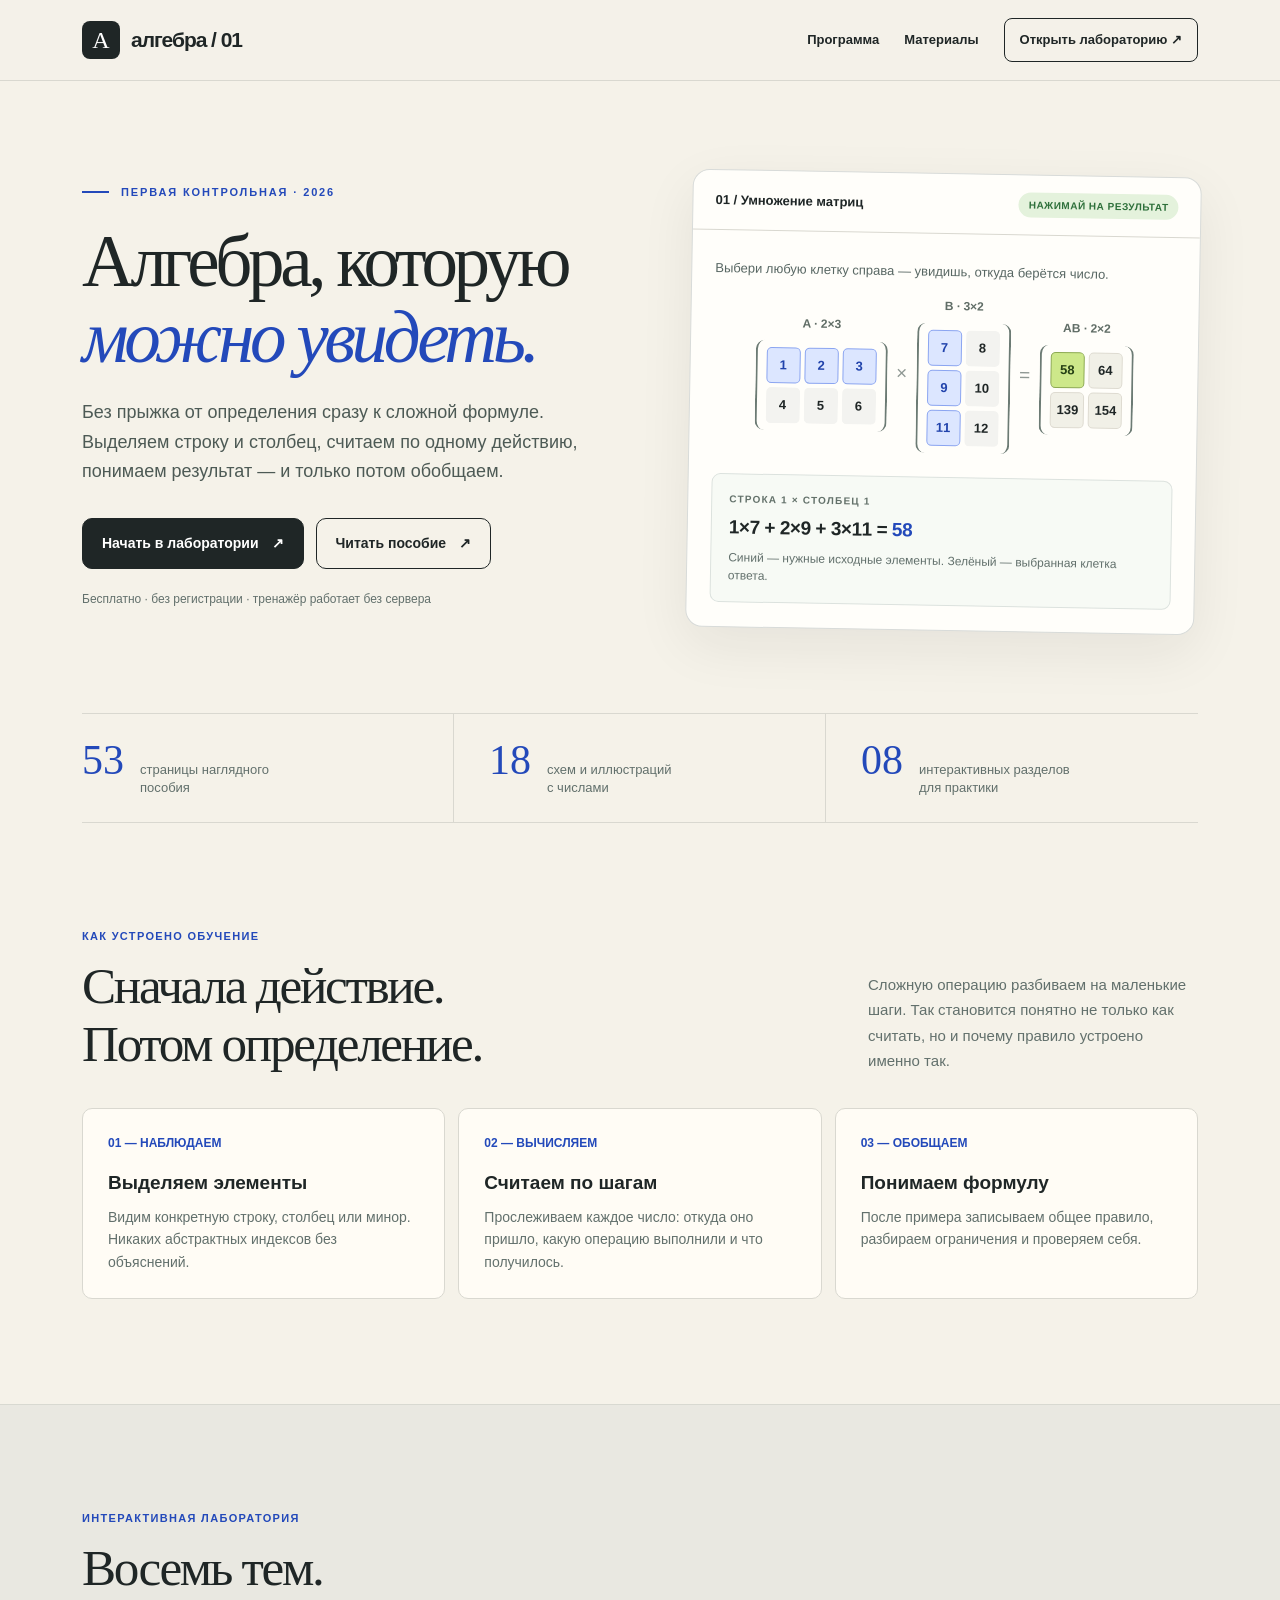
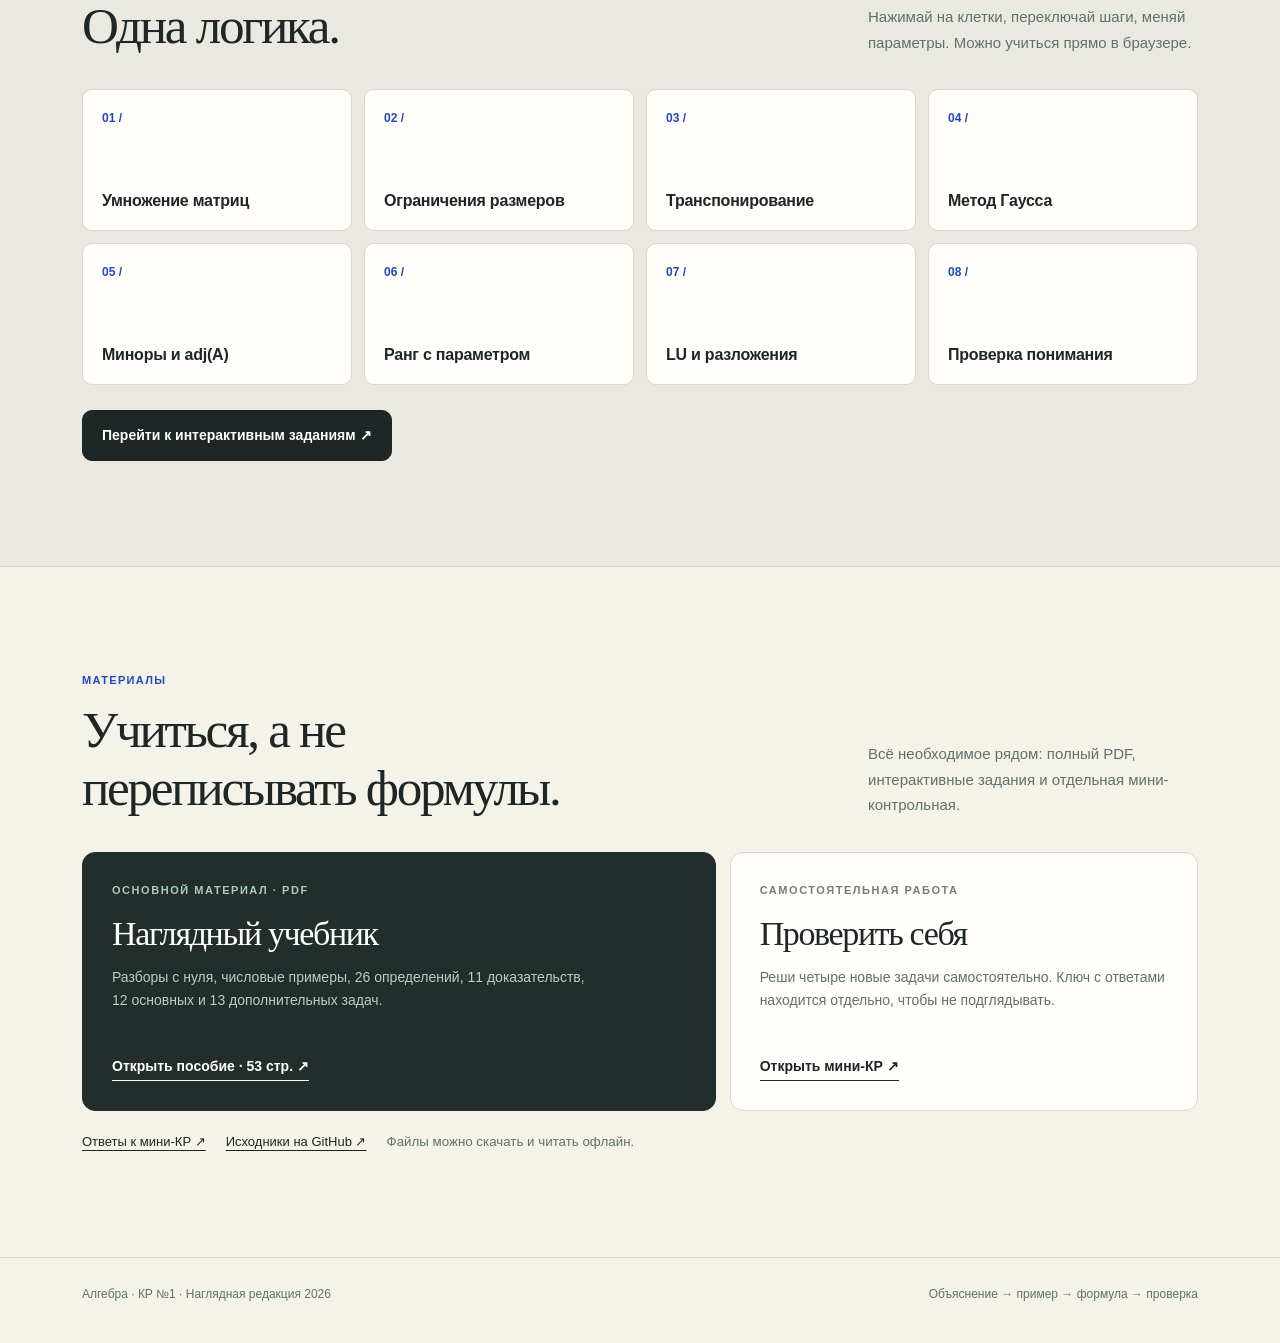
==== index.html @ 0c2ca612 "Publish visual algebra guide and interactive matrix lab" ====
<!doctype html>
<html lang="ru">
<head>
  <meta charset="utf-8">
  <meta name="viewport" content="width=device-width, initial-scale=1">
  <meta name="theme-color" content="#f5f2e9">
  <meta name="description" content="Наглядное пособие по линейной алгебре для первой контрольной: матрицы, умножение, транспонирование, Гаусс, миноры, adj, ранг и разложения. Интерактивные примеры и PDF.">
  <title>Алгебра наглядно — КР №1 · 2026</title>
  <link rel="icon" href="./favicon.svg" type="image/svg+xml">
  <style>
    :root{--paper:#f5f2e9;--white:#fffefa;--ink:#1f2626;--muted:#62706c;--blue:#2349ba;--blue-fade:#e4eaff;--line:#d9d8d0;--lime:#cde88a;--shadow:0 18px 55px rgba(28,33,35,.07)}
    *{box-sizing:border-box}html{scroll-behavior:smooth}body{margin:0;background:var(--paper);color:var(--ink);font-family:Inter,-apple-system,BlinkMacSystemFont,"Segoe UI",Arial,sans-serif;line-height:1.5;-webkit-font-smoothing:antialiased}
    a{color:inherit}button,a{touch-action:manipulation}button:focus-visible,a:focus-visible{outline:3px solid #f6ac43;outline-offset:4px}
    .wrap{max-width:1180px;margin:0 auto;padding:0 32px}
    header{border-bottom:1px solid var(--line);background:rgba(245,242,233,.94)}
    .top{display:flex;align-items:center;justify-content:space-between;min-height:80px;gap:20px}
    .brand{display:flex;align-items:center;gap:11px;text-decoration:none;font-weight:800;letter-spacing:-.05em;font-size:21px}
    .mark{background:var(--ink);color:white;width:38px;height:38px;display:grid;place-items:center;border-radius:8px;font-family:Georgia,serif;font-size:24px;letter-spacing:0;font-weight:400}
    .top nav{display:flex;gap:25px;align-items:center;font-size:13px;font-weight:650}
    .top nav a{text-decoration:none}.top nav a:hover{text-decoration:underline;text-underline-offset:5px}.top nav .nav-cta{padding:11px 15px;border:1px solid var(--ink);border-radius:8px}
    .hero{padding:92px 0 82px;display:grid;grid-template-columns:minmax(0,1.04fr) minmax(350px,.96fr);align-items:center;gap:55px}
    .eyebrow{font-size:11px;letter-spacing:.17em;text-transform:uppercase;font-weight:800;color:var(--blue);display:flex;align-items:center;gap:12px}.eyebrow:before{content:"";width:27px;height:2px;background:var(--blue)}
    h1,h2,h3,p{margin-top:0}
    h1{font-family:Georgia,"Times New Roman",serif;font-size:clamp(49px,5.7vw,81px);line-height:1.04;letter-spacing:-.059em;margin:24px 0 22px;font-weight:500;max-width:720px}
    .stroke{color:var(--blue);font-style:italic}.hero-desc{max-width:540px;font-size:18px;color:#4d5a55;line-height:1.65;margin-bottom:31px}
    .actions{display:flex;flex-wrap:wrap;gap:12px}
    .button{display:inline-flex;align-items:center;justify-content:center;gap:13px;padding:14px 19px;border-radius:10px;text-decoration:none;font-weight:750;font-size:14px;border:1px solid var(--ink);transition:transform .15s,background .15s}
    .button:hover{transform:translateY(-2px)}.button.primary{background:var(--ink);color:white}.button.secondary{background:transparent}.button.secondary:hover{background:white}
    .smallprint{color:var(--muted);font-size:12px;margin-top:21px}
    .showcase{background:var(--white);border:1px solid #d8dbd9;box-shadow:var(--shadow);border-radius:17px;overflow:hidden;transform:rotate(1deg)}
    .showcase-head{border-bottom:1px solid var(--line);display:flex;align-items:center;justify-content:space-between;padding:17px 22px;gap:10px}
    .window-title{font-weight:750;font-size:13px}.live{background:#e4f2dc;border-radius:60px;padding:5px 10px;font-size:10px;font-weight:800;color:#2e703b;letter-spacing:.05em}
    .showcase-body{padding:28px 23px 24px}.demo-caption{font-size:13px;color:#586763;margin-bottom:15px}.calc-row{display:flex;align-items:center;justify-content:center;gap:9px;flex-wrap:nowrap}
    .matrix-container{min-width:0}.mat-name{font-weight:750;font-size:12px;color:#606d66;margin-bottom:8px;text-align:center}
    .matrix{display:grid;gap:4px;padding:7px 9px;border-left:2px solid #6c7b74;border-right:2px solid #6c7b74;border-radius:9px}
    .matrix.a{grid-template-columns:repeat(3,34px)}.matrix.b,.matrix.c{grid-template-columns:repeat(2,34px)}
    .cell{border:1px solid transparent;min-width:34px;height:36px;border-radius:5px;background:#f3f3f0;color:var(--ink);font-size:13px;font-weight:700;line-height:1;display:grid;place-items:center}
    .cell.selected{background:#dce6ff;color:#2143ac;border-color:#8ba5f1}.matrix.c button.cell{cursor:pointer;background:#f1f0e7;border-color:#dedbd1}.matrix.c button.cell:hover{border-color:#4868cd}.matrix.c button.cell.selected{background:var(--lime);color:#254014;border-color:#8daa53}
    .times{font-size:19px;color:#8f9893;font-weight:400}
    .equation-box{border:1px solid #dce2de;border-radius:9px;background:#f7faf5;padding:17px;margin-top:24px}
    .equation-label{text-transform:uppercase;font-size:10px;letter-spacing:.12em;font-weight:800;color:#63716a;margin-bottom:7px}
    .equation{font-size:19px;letter-spacing:-.025em;font-weight:750;overflow-wrap:anywhere}
    .equation strong{color:var(--blue)}.equation-note{font-size:12px;color:var(--muted);margin-top:7px}
    .facts{display:grid;grid-template-columns:repeat(3,1fr);border-top:1px solid var(--line);border-bottom:1px solid var(--line)}
    .fact{padding:25px 36px 25px 0;display:flex;align-items:baseline;gap:16px;min-width:0}.fact:not(:last-child){border-right:1px solid var(--line)}.fact:not(:first-child){padding-left:35px}
    .fact .number{font-family:Georgia,serif;font-size:42px;line-height:1;color:var(--blue)}.fact .description{font-size:13px;color:var(--muted);line-height:1.4}
    .section{padding:105px 0}.section-head{display:flex;align-items:end;justify-content:space-between;gap:35px;margin-bottom:34px}
    .section-tag{font-size:11px;letter-spacing:.12em;text-transform:uppercase;color:var(--blue);font-weight:800;margin-bottom:12px}
    h2{font-family:Georgia,"Times New Roman",serif;font-size:clamp(35px,4vw,54px);letter-spacing:-.045em;font-weight:500;line-height:1.14;margin-bottom:0}
    .section-head p{max-width:330px;color:var(--muted);font-size:15px;margin:0;line-height:1.7}
    .steps{display:grid;grid-template-columns:repeat(3,1fr);gap:13px}
    .step{background:#fffcf5;border:1px solid var(--line);border-radius:10px;padding:25px;min-height:185px}
    .step .n{color:var(--blue);font-size:12px;font-weight:900;margin-bottom:17px}.step h3{font-size:19px;margin-bottom:9px}.step p{color:var(--muted);font-size:14px;line-height:1.6;margin:0}
    .lesson-area{background:#e9e8e1;border-block:1px solid #d8d9d1}
    .curriculum{display:grid;grid-template-columns:repeat(4,1fr);gap:12px;margin-top:34px}
    .topic{background:var(--white);border:1px solid var(--line);border-radius:10px;padding:19px;min-height:142px;display:flex;flex-direction:column;justify-content:space-between}
    .topic .id{font-size:12px;color:var(--blue);font-weight:800}.topic h3{font-size:16px;margin:20px 0 0;line-height:1.34;letter-spacing:-.015em}
    .resource-grid{display:grid;grid-template-columns:1.15fr .85fr;gap:14px;margin-top:32px}
    .resource{border:1px solid var(--line);background:var(--white);border-radius:13px;padding:29px;display:flex;flex-direction:column;align-items:start;min-height:259px}
    .resource.dark{background:#232d2b;border-color:#232d2b;color:white}
    .resource-label{font-size:11px;letter-spacing:.14em;font-weight:800;text-transform:uppercase;color:#74806f}.resource.dark .resource-label{color:#adcaba}
    .resource h3{font-family:Georgia,serif;font-size:34px;font-weight:500;letter-spacing:-.04em;line-height:1.13;margin:17px 0 12px}
    .resource p{color:var(--muted);font-size:14px;max-width:480px;line-height:1.66}.resource.dark p{color:#b9ccc6}
    .resource a{margin-top:auto;font-weight:800;text-decoration:none;font-size:14px;border-bottom:1px solid currentColor;padding-bottom:3px}
    .resource a:hover{color:#5279ed}.resource.dark a:hover{color:var(--lime)}
    .file-row{display:flex;flex-wrap:wrap;align-items:center;gap:20px;margin-top:21px}
    .file-row a{font-size:13px;text-underline-offset:4px}.file-row small{color:var(--muted)}
    footer{border-top:1px solid var(--line);padding:27px 0 40px}.foot{display:flex;justify-content:space-between;flex-wrap:wrap;gap:15px;font-size:12px;color:var(--muted)}
    @media(max-width:1050px){.hero{gap:25px}.matrix.a{grid-template-columns:repeat(3,28px)}.matrix.b,.matrix.c{grid-template-columns:repeat(2,28px)}.cell{min-width:28px;height:34px}.showcase-body{padding:24px 12px}.calc-row{gap:6px}}
    @media(max-width:840px){.hero{grid-template-columns:1fr;padding:64px 0 54px}.showcase{max-width:550px;transform:none}.section{padding:72px 0}.curriculum{grid-template-columns:repeat(2,1fr)}.facts{grid-template-columns:repeat(3,1fr)}.fact{display:block;padding:22px 16px}.fact:not(:first-child){padding-left:16px}.fact .description{display:block;margin-top:5px}.steps{grid-template-columns:1fr}.step{min-height:auto}.section-head{display:block}.section-head p{max-width:600px;margin-top:19px}}
    @media(max-width:550px){.wrap{padding:0 19px}.top{min-height:70px}.brand{font-size:18px}.top nav{gap:12px}.top nav a:first-child{display:none}.top nav .nav-cta{padding:9px 10px;font-size:12px}h1{font-size:49px}.hero-desc{font-size:16px}.actions .button{width:100%}.showcase-body{padding:20px 8px}.showcase-head{padding:14px}.calc-row{gap:4px}.matrix{padding:5px;gap:3px}.matrix.a{grid-template-columns:repeat(3,27px)}.matrix.b,.matrix.c{grid-template-columns:repeat(2,27px)}.cell{min-width:27px;height:33px;font-size:12px}.times{font-size:15px}.equation-box{margin-inline:6px}.fact .number{font-size:32px}.fact .description{font-size:11px}.curriculum{gap:8px}.topic{padding:16px;min-height:120px}.topic h3{font-size:14px}.resource-grid{grid-template-columns:1fr}.resource{min-height:240px}.resource h3{font-size:30px}}
    @media(prefers-reduced-motion:reduce){html{scroll-behavior:auto}.button{transition:none}}
  </style>
</head>
<body>
  <header>
    <div class="wrap top">
      <a href="./" class="brand" aria-label="Алгебра наглядно, главная"><span class="mark">A</span><span>алгебра / 01</span></a>
      <nav aria-label="Основная навигация">
        <a href="#program">Программа</a>
        <a href="#materials">Материалы</a>
        <a class="nav-cta" href="./lab.html">Открыть лабораторию ↗</a>
      </nav>
    </div>
  </header>
  <main>
    <div class="wrap">
      <section class="hero" aria-labelledby="hero-title">
        <div>
          <div class="eyebrow">Первая контрольная · 2026</div>
          <h1 id="hero-title">Алгебра, которую <span class="stroke">можно увидеть.</span></h1>
          <p class="hero-desc">Без прыжка от определения сразу к сложной формуле. Выделяем строку и столбец, считаем по одному действию, понимаем результат — и только потом обобщаем.</p>
          <div class="actions">
            <a class="button primary" href="./lab.html">Начать в лаборатории <span aria-hidden="true">↗</span></a>
            <a class="button secondary" href="./assets/Algebra_KR1_2026_VISUAL.pdf" target="_blank" rel="noopener">Читать пособие <span aria-hidden="true">↗</span></a>
          </div>
          <p class="smallprint">Бесплатно · без регистрации · тренажёр работает без сервера</p>
        </div>
        <div class="showcase" aria-label="Интерактивный пример умножения двух матриц">
          <div class="showcase-head"><span class="window-title">01 / Умножение матриц</span><span class="live">НАЖИМАЙ НА РЕЗУЛЬТАТ</span></div>
          <div class="showcase-body">
            <div class="demo-caption">Выбери любую клетку справа — увидишь, откуда берётся число.</div>
            <div class="calc-row">
              <div class="matrix-container"><div class="mat-name">A · 2×3</div><div id="matrix-a" class="matrix a" aria-label="Матрица A">
                <span class="cell selected">1</span><span class="cell selected">2</span><span class="cell selected">3</span>
                <span class="cell">4</span><span class="cell">5</span><span class="cell">6</span>
              </div></div>
              <span class="times">×</span>
              <div class="matrix-container"><div class="mat-name">B · 3×2</div><div id="matrix-b" class="matrix b" aria-label="Матрица B">
                <span class="cell selected">7</span><span class="cell">8</span>
                <span class="cell selected">9</span><span class="cell">10</span>
                <span class="cell selected">11</span><span class="cell">12</span>
              </div></div>
              <span class="times">=</span>
              <div class="matrix-container"><div class="mat-name">AB · 2×2</div><div id="matrix-c" class="matrix c" aria-label="Выбор клетки результата">
                <button type="button" class="cell selected" data-i="0" data-j="0" aria-pressed="true" aria-label="Клетка 1, 1">58</button>
                <button type="button" class="cell" data-i="0" data-j="1" aria-pressed="false" aria-label="Клетка 1, 2">64</button>
                <button type="button" class="cell" data-i="1" data-j="0" aria-pressed="false" aria-label="Клетка 2, 1">139</button>
                <button type="button" class="cell" data-i="1" data-j="1" aria-pressed="false" aria-label="Клетка 2, 2">154</button>
              </div></div>
            </div>
            <div class="equation-box" aria-live="polite">
              <div class="equation-label" id="calc-label">Строка 1 × столбец 1</div>
              <div class="equation" id="calc-equation">1×7 + 2×9 + 3×11 = <strong>58</strong></div>
              <div class="equation-note">Синий — нужные исходные элементы. Зелёный — выбранная клетка ответа.</div>
            </div>
          </div>
        </div>
      </section>
      <div class="facts" aria-label="Содержание курса">
        <div class="fact"><span class="number">53</span><span class="description">страницы наглядного<br>пособия</span></div>
        <div class="fact"><span class="number">18</span><span class="description">схем и иллюстраций<br>с числами</span></div>
        <div class="fact"><span class="number">08</span><span class="description">интерактивных разделов<br>для практики</span></div>
      </div>
    </div>
    <section class="section">
      <div class="wrap">
        <div class="section-tag">Как устроено обучение</div>
        <div class="section-head"><h2>Сначала действие.<br>Потом определение.</h2><p>Сложную операцию разбиваем на маленькие шаги. Так становится понятно не только как считать, но и почему правило устроено именно так.</p></div>
        <div class="steps">
          <div class="step"><div class="n">01 — НАБЛЮДАЕМ</div><h3>Выделяем элементы</h3><p>Видим конкретную строку, столбец или минор. Никаких абстрактных индексов без объяснений.</p></div>
          <div class="step"><div class="n">02 — ВЫЧИСЛЯЕМ</div><h3>Считаем по шагам</h3><p>Прослеживаем каждое число: откуда оно пришло, какую операцию выполнили и что получилось.</p></div>
          <div class="step"><div class="n">03 — ОБОБЩАЕМ</div><h3>Понимаем формулу</h3><p>После примера записываем общее правило, разбираем ограничения и проверяем себя.</p></div>
        </div>
      </div>
    </section>
    <section class="section lesson-area" id="program">
      <div class="wrap">
        <div class="section-tag">Интерактивная лаборатория</div>
        <div class="section-head"><h2>Восемь тем.<br>Одна логика.</h2><p>Нажимай на клетки, переключай шаги, меняй параметры. Можно учиться прямо в браузере.</p></div>
        <div class="curriculum">
          <div class="topic"><span class="id">01 /</span><h3>Умножение матриц</h3></div>
          <div class="topic"><span class="id">02 /</span><h3>Ограничения размеров</h3></div>
          <div class="topic"><span class="id">03 /</span><h3>Транспонирование</h3></div>
          <div class="topic"><span class="id">04 /</span><h3>Метод Гаусса</h3></div>
          <div class="topic"><span class="id">05 /</span><h3>Миноры и adj(A)</h3></div>
          <div class="topic"><span class="id">06 /</span><h3>Ранг с параметром</h3></div>
          <div class="topic"><span class="id">07 /</span><h3>LU и разложения</h3></div>
          <div class="topic"><span class="id">08 /</span><h3>Проверка понимания</h3></div>
        </div>
        <div style="margin-top:25px"><a class="button primary" href="./lab.html">Перейти к интерактивным заданиям ↗</a></div>
      </div>
    </section>
    <section class="section" id="materials">
      <div class="wrap">
        <div class="section-tag">Материалы</div>
        <div class="section-head"><h2>Учиться, а не<br>переписывать формулы.</h2><p>Всё необходимое рядом: полный PDF, интерактивные задания и отдельная мини-контрольная.</p></div>
        <div class="resource-grid">
          <article class="resource dark"><div class="resource-label">Основной материал · PDF</div><h3>Наглядный учебник</h3><p>Разборы с нуля, числовые примеры, 26 определений, 11 доказательств, 12 основных и 13 дополнительных задач.</p><a href="./assets/Algebra_KR1_2026_VISUAL.pdf" target="_blank" rel="noopener">Открыть пособие · 53 стр. ↗</a></article>
          <article class="resource"><div class="resource-label">Самостоятельная работа</div><h3>Проверить себя</h3><p>Реши четыре новые задачи самостоятельно. Ключ с ответами находится отдельно, чтобы не подглядывать.</p><a href="./assets/KR1_Practice_No_Answers.pdf" target="_blank" rel="noopener">Открыть мини-КР ↗</a></article>
        </div>
        <div class="file-row"><a href="./assets/KR1_Answer_Key.pdf" target="_blank" rel="noopener">Ответы к мини-КР ↗</a><a href="https://github.com/Misha1302/algebra-kr1-visual" target="_blank" rel="noopener">Исходники на GitHub ↗</a><small>Файлы можно скачать и читать офлайн.</small></div>
      </div>
    </section>
  </main>
  <footer><div class="wrap foot"><span>Алгебра · КР №1 · Наглядная редакция 2026</span><span>Объяснение → пример → формула → проверка</span></div></footer>
  <script>
    (function(){
      var A=[[1,2,3],[4,5,6]],B=[[7,8],[9,10],[11,12]];
      var a=document.querySelectorAll("#matrix-a .cell"),b=document.querySelectorAll("#matrix-b .cell"),c=document.querySelectorAll("#matrix-c button");
      function select(i,j){
        a.forEach(function(x,n){x.classList.toggle("selected",Math.floor(n/3)===i)});
        b.forEach(function(x,n){x.classList.toggle("selected",n%2===j)});
        c.forEach(function(x,n){var s=Math.floor(n/2)===i&&n%2===j;x.classList.toggle("selected",s);x.setAttribute("aria-pressed",s?"true":"false")});
        var parts=A[i].map(function(v,k){return v+"×"+B[k][j]});
        var ans=A[i].reduce(function(acc,v,k){return acc+v*B[k][j]},0);
        document.getElementById("calc-label").textContent="Строка "+(i+1)+" × столбец "+(j+1);
        document.getElementById("calc-equation").textContent=parts.join(" + ")+" = "+ans;
      }
      c.forEach(function(el){el.addEventListener("click",function(){select(Number(el.getAttribute("data-i")),Number(el.getAttribute("data-j")))})});
    })();
  </script>
</body>
</html>
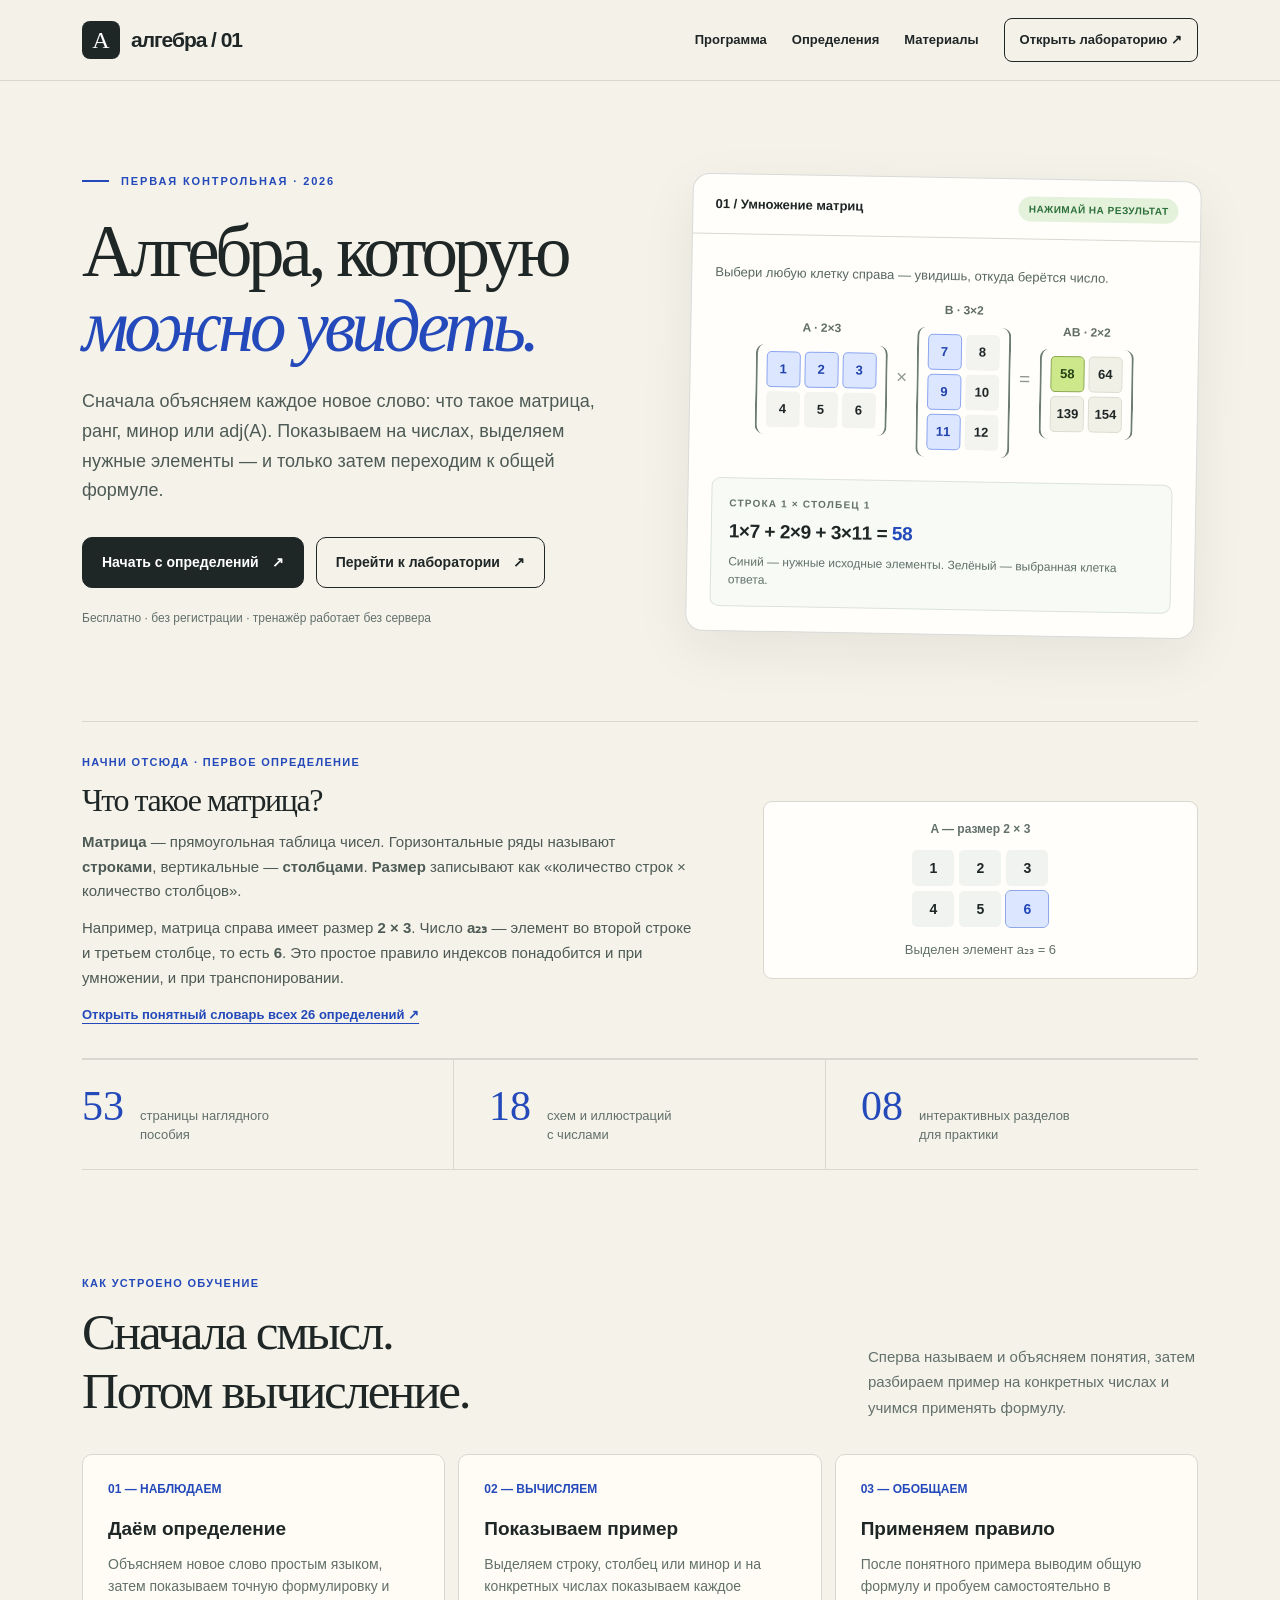
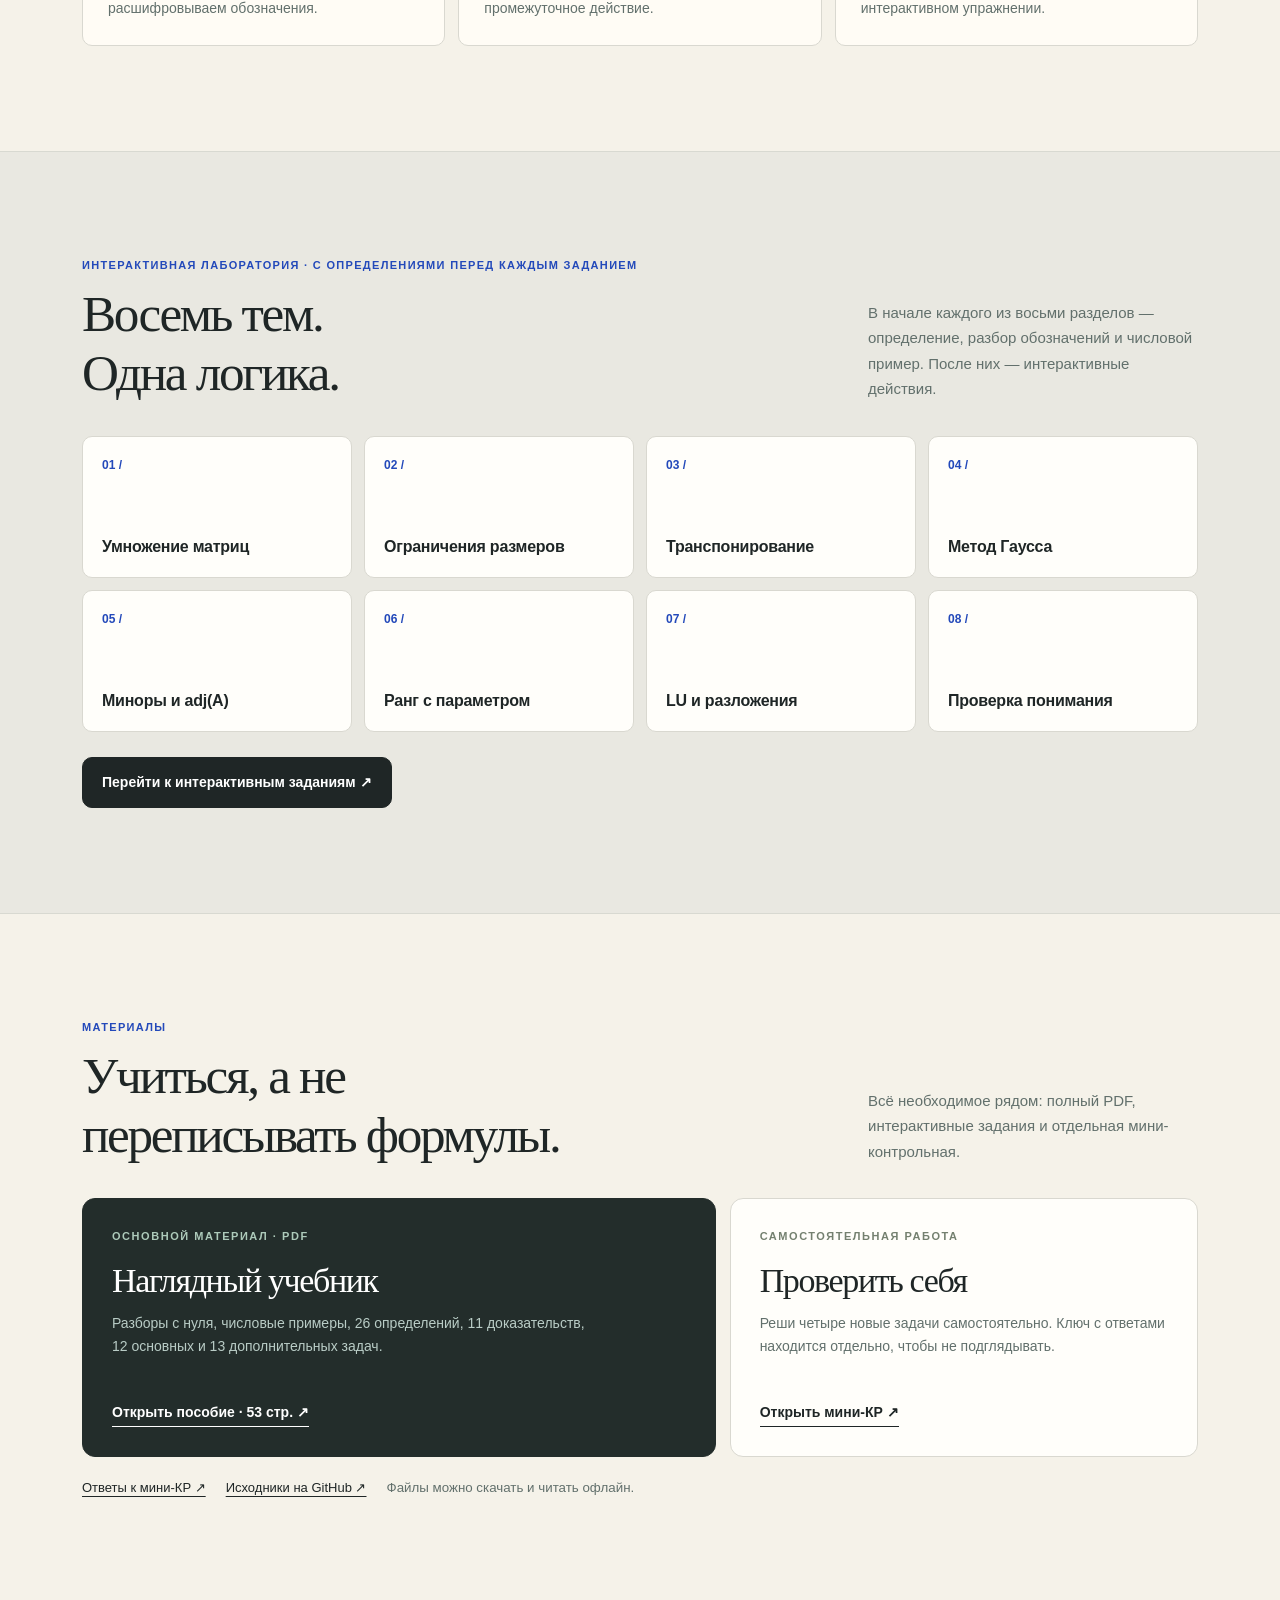
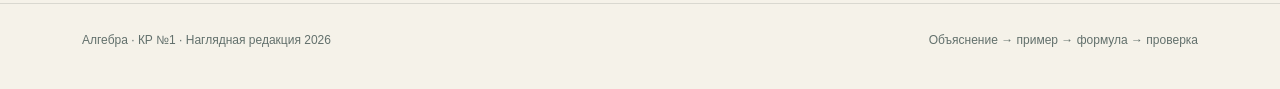
==== commit 0fec8d2f: "Teach definitions before examples in every algebra lesson" ====
--- a/index.html
+++ b/index.html
@@ -70,14 +70,27 @@
     @media(max-width:840px){.hero{grid-template-columns:1fr;padding:64px 0 54px}.showcase{max-width:550px;transform:none}.section{padding:72px 0}.curriculum{grid-template-columns:repeat(2,1fr)}.facts{grid-template-columns:repeat(3,1fr)}.fact{display:block;padding:22px 16px}.fact:not(:first-child){padding-left:16px}.fact .description{display:block;margin-top:5px}.steps{grid-template-columns:1fr}.step{min-height:auto}.section-head{display:block}.section-head p{max-width:600px;margin-top:19px}}
     @media(max-width:550px){.wrap{padding:0 19px}.top{min-height:70px}.brand{font-size:18px}.top nav{gap:12px}.top nav a:first-child{display:none}.top nav .nav-cta{padding:9px 10px;font-size:12px}h1{font-size:49px}.hero-desc{font-size:16px}.actions .button{width:100%}.showcase-body{padding:20px 8px}.showcase-head{padding:14px}.calc-row{gap:4px}.matrix{padding:5px;gap:3px}.matrix.a{grid-template-columns:repeat(3,27px)}.matrix.b,.matrix.c{grid-template-columns:repeat(2,27px)}.cell{min-width:27px;height:33px;font-size:12px}.times{font-size:15px}.equation-box{margin-inline:6px}.fact .number{font-size:32px}.fact .description{font-size:11px}.curriculum{gap:8px}.topic{padding:16px;min-height:120px}.topic h3{font-size:14px}.resource-grid{grid-template-columns:1fr}.resource{min-height:240px}.resource h3{font-size:30px}}
     @media(prefers-reduced-motion:reduce){html{scroll-behavior:auto}.button{transition:none}}
-  </style>
+
+.first-definition{border-top:1px solid var(--line);border-bottom:1px solid var(--line);padding:32px 0;display:grid;grid-template-columns:minmax(0,1.2fr) minmax(270px,.8fr);gap:28px;align-items:center}
+.first-definition h2{font-size:32px;margin:0 0 11px}
+.first-definition p{font-size:15px;line-height:1.65;color:#4d5a55;margin:0 0 12px;max-width:610px}
+.first-definition .starter-link{font-size:13px;font-weight:800;color:var(--blue);text-underline-offset:4px}
+.first-definition .mini-board{background:var(--white);border-radius:9px;border:1px solid var(--line);padding:18px 21px;display:grid;place-items:center;gap:8px}
+.first-definition table{border-collapse:separate;border-spacing:5px}
+.first-definition table caption{font-size:12px;color:var(--muted);font-weight:750;margin-bottom:7px}
+.first-definition td{min-width:42px;height:36px;background:#f1f3f0;text-align:center;border-radius:5px;font-size:14px;font-weight:750}
+.first-definition td.focus{background:#dce7ff;color:#2349ba;outline:1px solid #8ca8eb}
+.first-definition .explanation{font-size:13px;text-align:center;color:var(--muted)}
+@media(max-width:840px){.first-definition{grid-template-columns:1fr}.first-definition .mini-board{max-width:430px}}
+@media(max-width:550px){.top nav .nav-cta{display:none}.top nav a[href="./definitions.html"]{display:inline}}
+</style>
 </head>
 <body>
   <header>
     <div class="wrap top">
       <a href="./" class="brand" aria-label="Алгебра наглядно, главная"><span class="mark">A</span><span>алгебра / 01</span></a>
       <nav aria-label="Основная навигация">
-        <a href="#program">Программа</a>
+        <a href="#program">Программа</a><a href="./definitions.html">Определения</a>
         <a href="#materials">Материалы</a>
         <a class="nav-cta" href="./lab.html">Открыть лабораторию ↗</a>
       </nav>
@@ -89,10 +102,10 @@
         <div>
           <div class="eyebrow">Первая контрольная · 2026</div>
           <h1 id="hero-title">Алгебра, которую <span class="stroke">можно увидеть.</span></h1>
-          <p class="hero-desc">Без прыжка от определения сразу к сложной формуле. Выделяем строку и столбец, считаем по одному действию, понимаем результат — и только потом обобщаем.</p>
+          <p class="hero-desc">Сначала объясняем каждое новое слово: что такое матрица, ранг, минор или adj(A). Показываем на числах, выделяем нужные элементы — и только затем переходим к общей формуле.</p>
           <div class="actions">
-            <a class="button primary" href="./lab.html">Начать в лаборатории <span aria-hidden="true">↗</span></a>
-            <a class="button secondary" href="./assets/Algebra_KR1_2026_VISUAL.pdf" target="_blank" rel="noopener">Читать пособие <span aria-hidden="true">↗</span></a>
+            <a class="button primary" href="./definitions.html">Начать с определений <span aria-hidden="true">↗</span></a>
+            <a class="button secondary" href="./lab.html">Перейти к лаборатории <span aria-hidden="true">↗</span></a>
           </div>
           <p class="smallprint">Бесплатно · без регистрации · тренажёр работает без сервера</p>
         </div>
@@ -127,6 +140,23 @@
           </div>
         </div>
       </section>
+
+      <section class="first-definition" aria-labelledby="what-is-matrix">
+        <div>
+          <div class="section-tag">Начни отсюда · первое определение</div>
+          <h2 id="what-is-matrix">Что такое матрица?</h2>
+          <p><strong>Матрица</strong> — прямоугольная таблица чисел. Горизонтальные ряды называют <strong>строками</strong>, вертикальные — <strong>столбцами</strong>. <strong>Размер</strong> записывают как «количество строк × количество столбцов».</p>
+          <p>Например, матрица справа имеет размер <strong>2 × 3</strong>. Число <strong>a₂₃</strong> — элемент во второй строке и третьем столбце, то есть <strong>6</strong>. Это простое правило индексов понадобится и при умножении, и при транспонировании.</p>
+          <a class="starter-link" href="./definitions.html">Открыть понятный словарь всех 26 определений ↗</a>
+        </div>
+        <div class="mini-board">
+          <table aria-label="Матрица A, две строки и три столбца"><caption>A — размер 2 × 3</caption><tbody>
+            <tr><td>1</td><td>2</td><td>3</td></tr>
+            <tr><td>4</td><td>5</td><td class="focus">6</td></tr>
+          </tbody></table>
+          <div class="explanation">Выделен элемент a₂₃ = 6</div>
+        </div>
+      </section>
       <div class="facts" aria-label="Содержание курса">
         <div class="fact"><span class="number">53</span><span class="description">страницы наглядного<br>пособия</span></div>
         <div class="fact"><span class="number">18</span><span class="description">схем и иллюстраций<br>с числами</span></div>
@@ -136,18 +166,18 @@
     <section class="section">
       <div class="wrap">
         <div class="section-tag">Как устроено обучение</div>
-        <div class="section-head"><h2>Сначала действие.<br>Потом определение.</h2><p>Сложную операцию разбиваем на маленькие шаги. Так становится понятно не только как считать, но и почему правило устроено именно так.</p></div>
+        <div class="section-head"><h2>Сначала смысл.<br>Потом вычисление.</h2><p>Сперва называем и объясняем понятия, затем разбираем пример на конкретных числах и учимся применять формулу.</p></div>
         <div class="steps">
-          <div class="step"><div class="n">01 — НАБЛЮДАЕМ</div><h3>Выделяем элементы</h3><p>Видим конкретную строку, столбец или минор. Никаких абстрактных индексов без объяснений.</p></div>
-          <div class="step"><div class="n">02 — ВЫЧИСЛЯЕМ</div><h3>Считаем по шагам</h3><p>Прослеживаем каждое число: откуда оно пришло, какую операцию выполнили и что получилось.</p></div>
-          <div class="step"><div class="n">03 — ОБОБЩАЕМ</div><h3>Понимаем формулу</h3><p>После примера записываем общее правило, разбираем ограничения и проверяем себя.</p></div>
+          <div class="step"><div class="n">01 — НАБЛЮДАЕМ</div><h3>Даём определение</h3><p>Объясняем новое слово простым языком, затем показываем точную формулировку и расшифровываем обозначения.</p></div>
+          <div class="step"><div class="n">02 — ВЫЧИСЛЯЕМ</div><h3>Показываем пример</h3><p>Выделяем строку, столбец или минор и на конкретных числах показываем каждое промежуточное действие.</p></div>
+          <div class="step"><div class="n">03 — ОБОБЩАЕМ</div><h3>Применяем правило</h3><p>После понятного примера выводим общую формулу и пробуем самостоятельно в интерактивном упражнении.</p></div>
         </div>
       </div>
     </section>
     <section class="section lesson-area" id="program">
       <div class="wrap">
-        <div class="section-tag">Интерактивная лаборатория</div>
-        <div class="section-head"><h2>Восемь тем.<br>Одна логика.</h2><p>Нажимай на клетки, переключай шаги, меняй параметры. Можно учиться прямо в браузере.</p></div>
+        <div class="section-tag">Интерактивная лаборатория · с определениями перед каждым заданием</div>
+        <div class="section-head"><h2>Восемь тем.<br>Одна логика.</h2><p>В начале каждого из восьми разделов — определение, разбор обозначений и числовой пример. После них — интерактивные действия.</p></div>
         <div class="curriculum">
           <div class="topic"><span class="id">01 /</span><h3>Умножение матриц</h3></div>
           <div class="topic"><span class="id">02 /</span><h3>Ограничения размеров</h3></div>
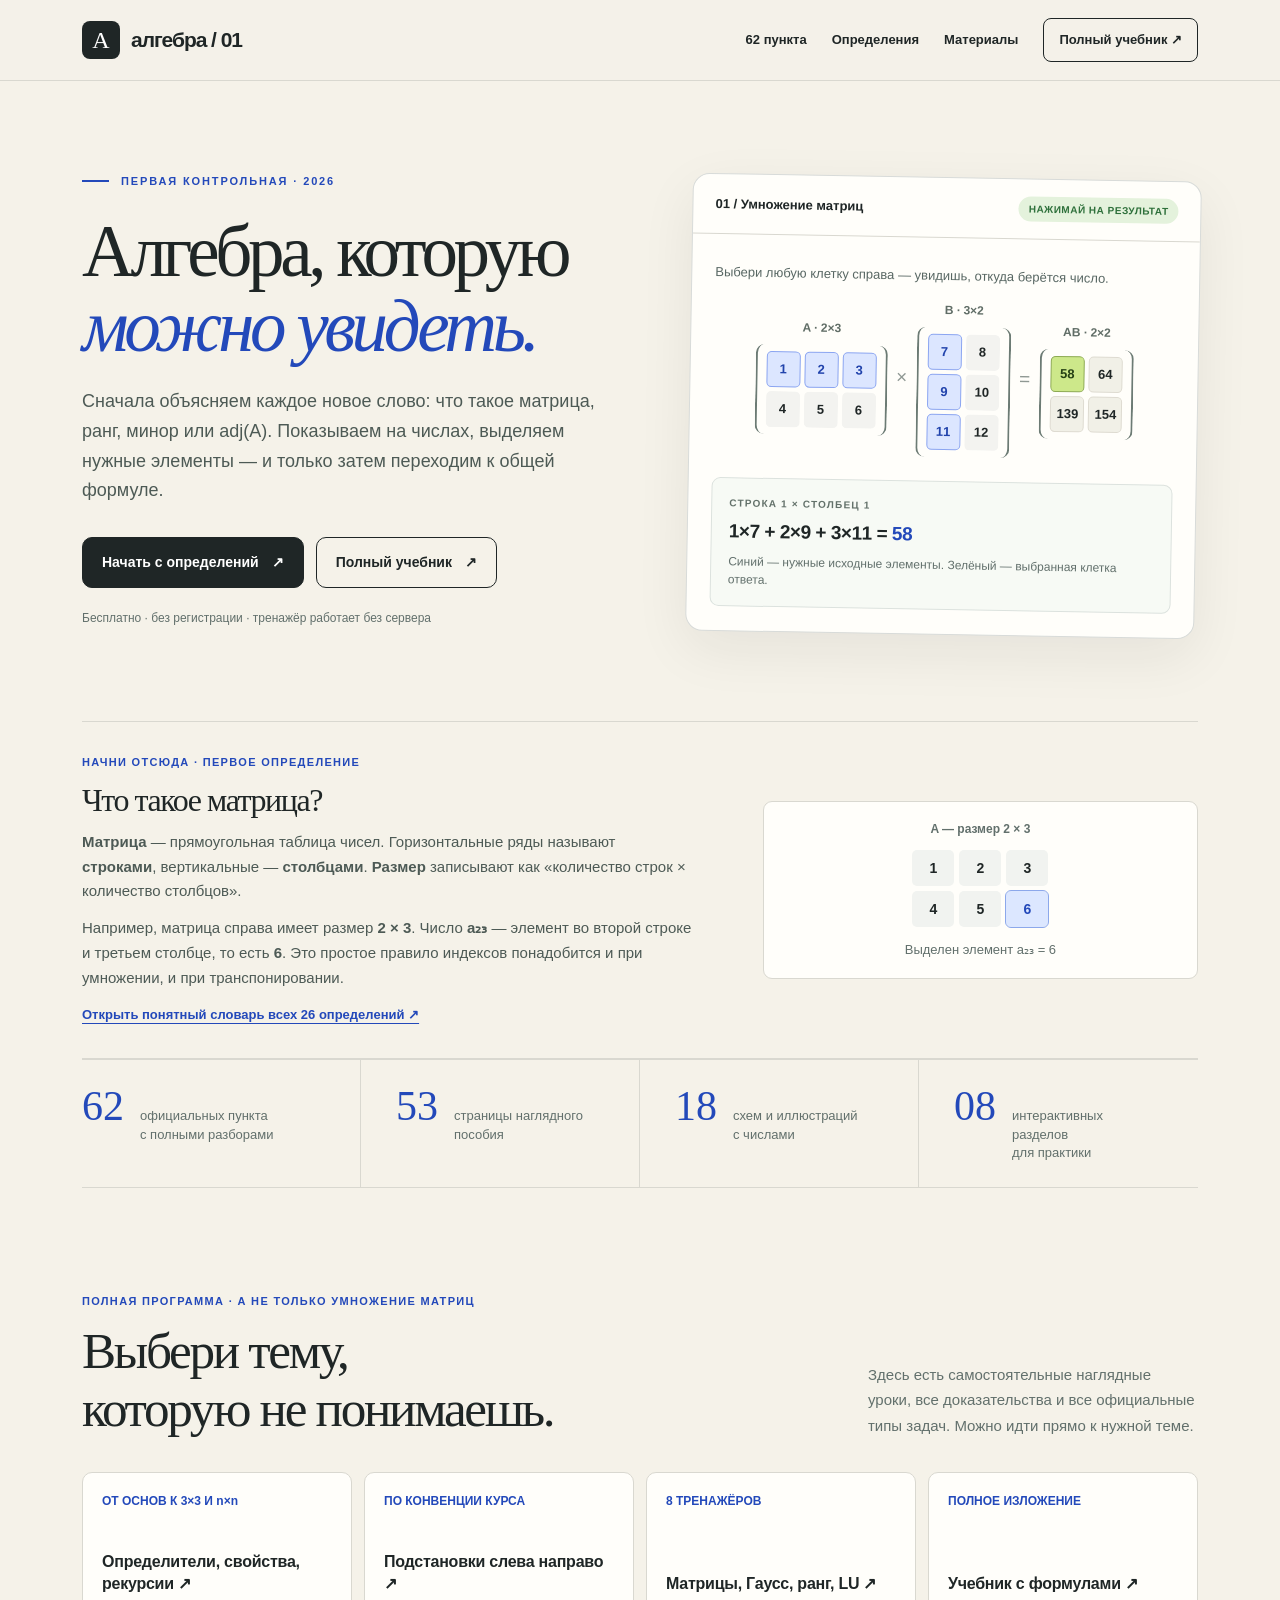
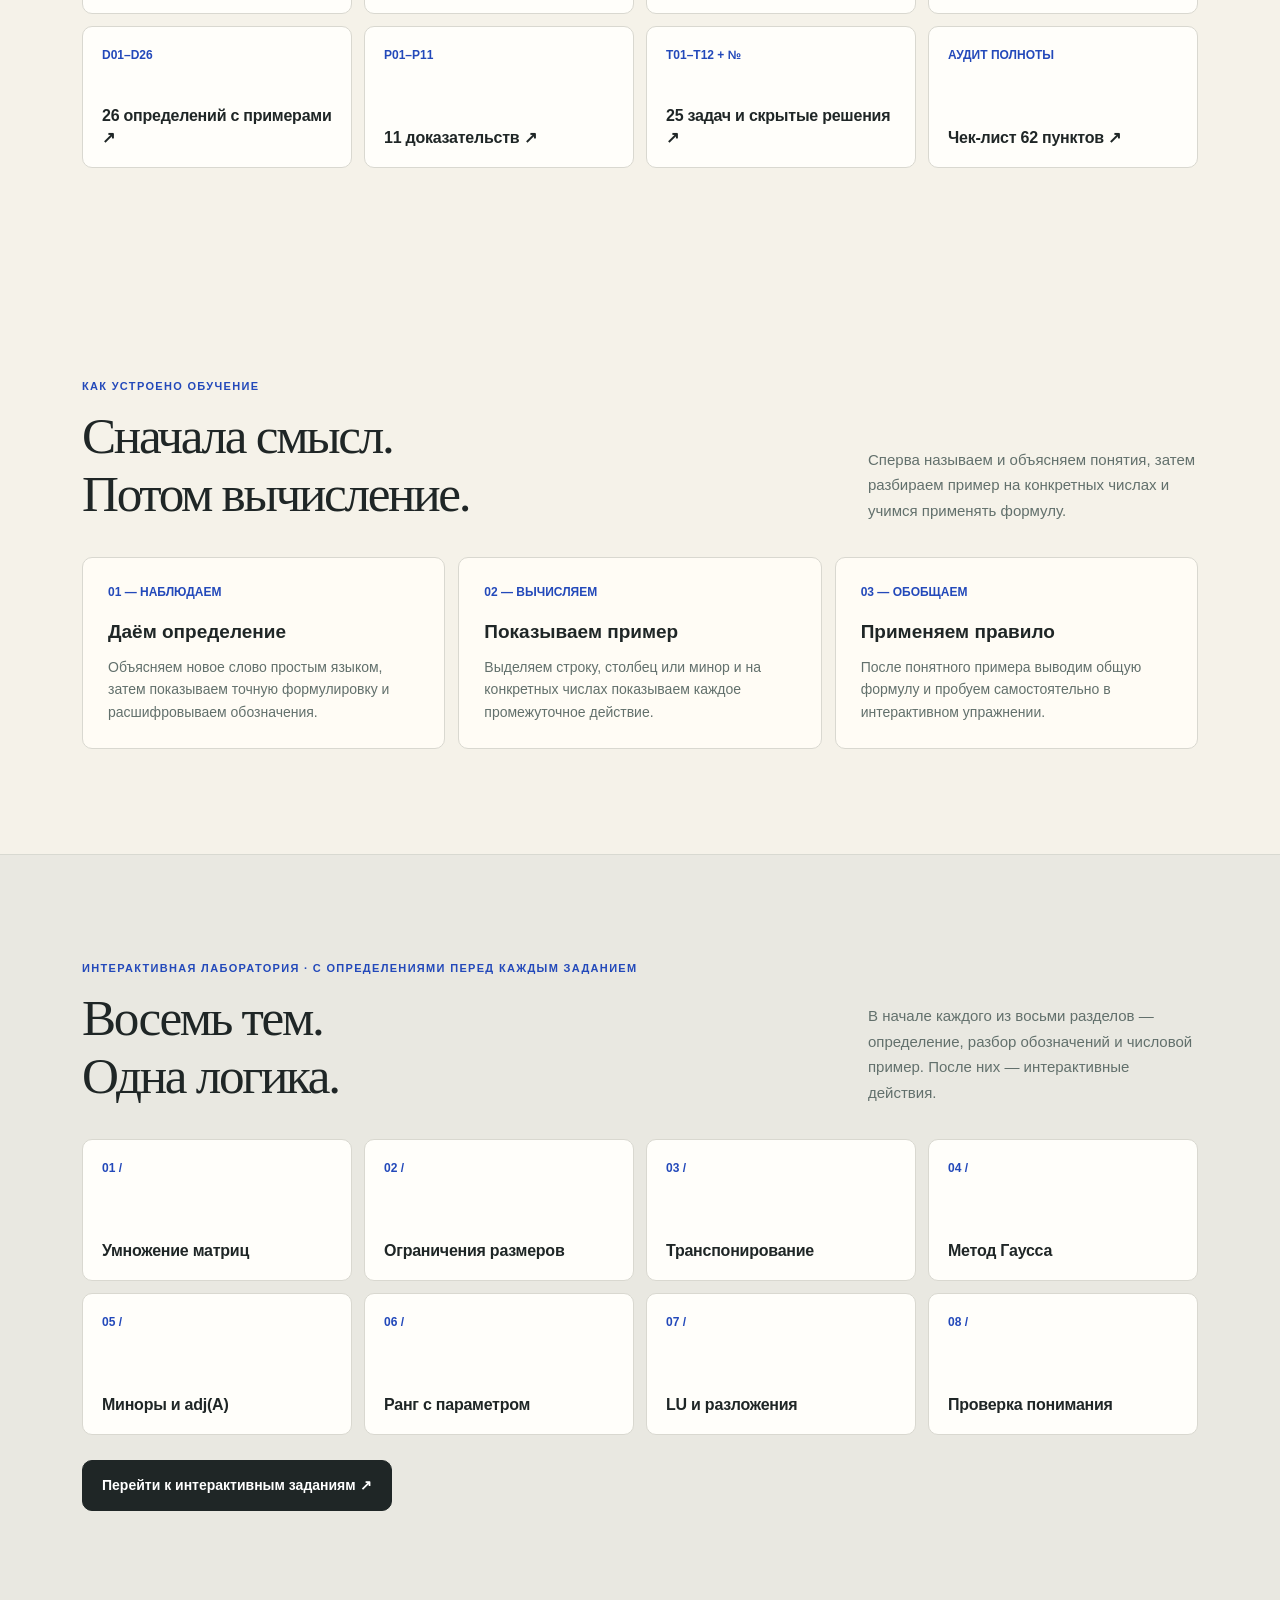
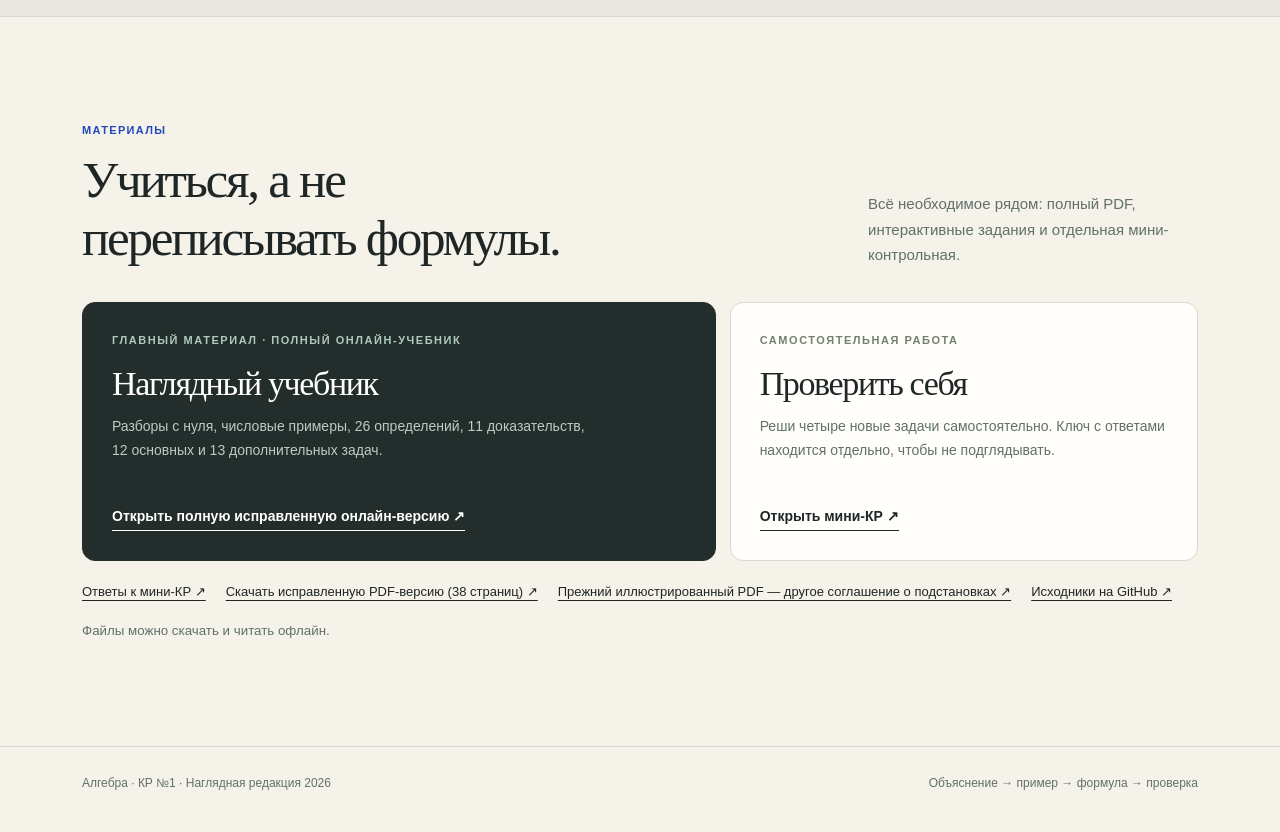
==== commit 07031e14: "Complete 62-topic algebra course and correct left-to-right permutations" ====
--- a/index.html
+++ b/index.html
@@ -41,7 +41,7 @@
     .equation-label{text-transform:uppercase;font-size:10px;letter-spacing:.12em;font-weight:800;color:#63716a;margin-bottom:7px}
     .equation{font-size:19px;letter-spacing:-.025em;font-weight:750;overflow-wrap:anywhere}
     .equation strong{color:var(--blue)}.equation-note{font-size:12px;color:var(--muted);margin-top:7px}
-    .facts{display:grid;grid-template-columns:repeat(3,1fr);border-top:1px solid var(--line);border-bottom:1px solid var(--line)}
+    .facts{display:grid;grid-template-columns:repeat(4,1fr);border-top:1px solid var(--line);border-bottom:1px solid var(--line)}
     .fact{padding:25px 36px 25px 0;display:flex;align-items:baseline;gap:16px;min-width:0}.fact:not(:last-child){border-right:1px solid var(--line)}.fact:not(:first-child){padding-left:35px}
     .fact .number{font-family:Georgia,serif;font-size:42px;line-height:1;color:var(--blue)}.fact .description{font-size:13px;color:var(--muted);line-height:1.4}
     .section{padding:105px 0}.section-head{display:flex;align-items:end;justify-content:space-between;gap:35px;margin-bottom:34px}
@@ -54,7 +54,7 @@
     .lesson-area{background:#e9e8e1;border-block:1px solid #d8d9d1}
     .curriculum{display:grid;grid-template-columns:repeat(4,1fr);gap:12px;margin-top:34px}
     .topic{background:var(--white);border:1px solid var(--line);border-radius:10px;padding:19px;min-height:142px;display:flex;flex-direction:column;justify-content:space-between}
-    .topic .id{font-size:12px;color:var(--blue);font-weight:800}.topic h3{font-size:16px;margin:20px 0 0;line-height:1.34;letter-spacing:-.015em}
+    .topic .id{font-size:12px;color:var(--blue);font-weight:800}.topic{text-decoration:none;transition:border-color .2s,transform .2s}.topic:hover{border-color:#7290d2;transform:translateY(-2px)}.topic h3{font-size:16px;margin:20px 0 0;line-height:1.34;letter-spacing:-.015em}
     .resource-grid{display:grid;grid-template-columns:1.15fr .85fr;gap:14px;margin-top:32px}
     .resource{border:1px solid var(--line);background:var(--white);border-radius:13px;padding:29px;display:flex;flex-direction:column;align-items:start;min-height:259px}
     .resource.dark{background:#232d2b;border-color:#232d2b;color:white}
@@ -67,8 +67,8 @@
     .file-row a{font-size:13px;text-underline-offset:4px}.file-row small{color:var(--muted)}
     footer{border-top:1px solid var(--line);padding:27px 0 40px}.foot{display:flex;justify-content:space-between;flex-wrap:wrap;gap:15px;font-size:12px;color:var(--muted)}
     @media(max-width:1050px){.hero{gap:25px}.matrix.a{grid-template-columns:repeat(3,28px)}.matrix.b,.matrix.c{grid-template-columns:repeat(2,28px)}.cell{min-width:28px;height:34px}.showcase-body{padding:24px 12px}.calc-row{gap:6px}}
-    @media(max-width:840px){.hero{grid-template-columns:1fr;padding:64px 0 54px}.showcase{max-width:550px;transform:none}.section{padding:72px 0}.curriculum{grid-template-columns:repeat(2,1fr)}.facts{grid-template-columns:repeat(3,1fr)}.fact{display:block;padding:22px 16px}.fact:not(:first-child){padding-left:16px}.fact .description{display:block;margin-top:5px}.steps{grid-template-columns:1fr}.step{min-height:auto}.section-head{display:block}.section-head p{max-width:600px;margin-top:19px}}
-    @media(max-width:550px){.wrap{padding:0 19px}.top{min-height:70px}.brand{font-size:18px}.top nav{gap:12px}.top nav a:first-child{display:none}.top nav .nav-cta{padding:9px 10px;font-size:12px}h1{font-size:49px}.hero-desc{font-size:16px}.actions .button{width:100%}.showcase-body{padding:20px 8px}.showcase-head{padding:14px}.calc-row{gap:4px}.matrix{padding:5px;gap:3px}.matrix.a{grid-template-columns:repeat(3,27px)}.matrix.b,.matrix.c{grid-template-columns:repeat(2,27px)}.cell{min-width:27px;height:33px;font-size:12px}.times{font-size:15px}.equation-box{margin-inline:6px}.fact .number{font-size:32px}.fact .description{font-size:11px}.curriculum{gap:8px}.topic{padding:16px;min-height:120px}.topic h3{font-size:14px}.resource-grid{grid-template-columns:1fr}.resource{min-height:240px}.resource h3{font-size:30px}}
+    @media(max-width:840px){.hero{grid-template-columns:1fr;padding:64px 0 54px}.showcase{max-width:550px;transform:none}.section{padding:72px 0}.curriculum{grid-template-columns:repeat(2,1fr)}.facts{grid-template-columns:repeat(3,1fr)}.fact{display:block;padding:17px 10px}.fact:not(:first-child){padding-left:16px}.fact .description{display:block;margin-top:5px}.steps{grid-template-columns:1fr}.step{min-height:auto}.section-head{display:block}.section-head p{max-width:600px;margin-top:19px}}
+    @media(max-width:550px){.wrap{padding:0 19px}.top{min-height:70px}.brand{font-size:18px}.top nav{gap:12px}.top nav a:first-child{display:none}.top nav .nav-cta{padding:9px 10px;font-size:12px}h1{font-size:49px}.hero-desc{font-size:16px}.actions .button{width:100%}.showcase-body{padding:20px 8px}.showcase-head{padding:14px}.calc-row{gap:4px}.matrix{padding:5px;gap:3px}.matrix.a{grid-template-columns:repeat(3,27px)}.matrix.b,.matrix.c{grid-template-columns:repeat(2,27px)}.cell{min-width:27px;height:33px;font-size:12px}.times{font-size:15px}.equation-box{margin-inline:6px}.fact .number{font-size:27px}.fact .description{font-size:10px}.curriculum{gap:8px}.topic{padding:16px;min-height:120px}.topic h3{font-size:14px}.resource-grid{grid-template-columns:1fr}.resource{min-height:240px}.resource h3{font-size:30px}}
     @media(prefers-reduced-motion:reduce){html{scroll-behavior:auto}.button{transition:none}}
 
 .first-definition{border-top:1px solid var(--line);border-bottom:1px solid var(--line);padding:32px 0;display:grid;grid-template-columns:minmax(0,1.2fr) minmax(270px,.8fr);gap:28px;align-items:center}
@@ -90,9 +90,9 @@
     <div class="wrap top">
       <a href="./" class="brand" aria-label="Алгебра наглядно, главная"><span class="mark">A</span><span>алгебра / 01</span></a>
       <nav aria-label="Основная навигация">
-        <a href="#program">Программа</a><a href="./definitions.html">Определения</a>
+        <a href="./syllabus.html">62 пункта</a><a href="./definitions.html">Определения</a>
         <a href="#materials">Материалы</a>
-        <a class="nav-cta" href="./lab.html">Открыть лабораторию ↗</a>
+        <a class="nav-cta" href="./textbook.html">Полный учебник ↗</a>
       </nav>
     </div>
   </header>
@@ -105,7 +105,7 @@
           <p class="hero-desc">Сначала объясняем каждое новое слово: что такое матрица, ранг, минор или adj(A). Показываем на числах, выделяем нужные элементы — и только затем переходим к общей формуле.</p>
           <div class="actions">
             <a class="button primary" href="./definitions.html">Начать с определений <span aria-hidden="true">↗</span></a>
-            <a class="button secondary" href="./lab.html">Перейти к лаборатории <span aria-hidden="true">↗</span></a>
+            <a class="button secondary" href="./textbook.html">Полный учебник <span aria-hidden="true">↗</span></a>
           </div>
           <p class="smallprint">Бесплатно · без регистрации · тренажёр работает без сервера</p>
         </div>
@@ -158,11 +158,28 @@
         </div>
       </section>
       <div class="facts" aria-label="Содержание курса">
+        <div class="fact"><span class="number">62</span><span class="description">официальных пункта<br>с полными разборами</span></div>
         <div class="fact"><span class="number">53</span><span class="description">страницы наглядного<br>пособия</span></div>
         <div class="fact"><span class="number">18</span><span class="description">схем и иллюстраций<br>с числами</span></div>
         <div class="fact"><span class="number">08</span><span class="description">интерактивных разделов<br>для практики</span></div>
       </div>
     </div>
+    <section class="section" id="all-topics">
+      <div class="wrap">
+        <div class="section-tag">Полная программа · а не только умножение матриц</div>
+        <div class="section-head"><h2>Выбери тему,<br>которую не понимаешь.</h2><p>Здесь есть самостоятельные наглядные уроки, все доказательства и все официальные типы задач. Можно идти прямо к нужной теме.</p></div>
+        <div class="curriculum">
+          <a class="topic" href="./determinants.html"><span class="id">ОТ ОСНОВ К 3×3 И n×n</span><h3>Определители, свойства, рекурсии ↗</h3></a>
+          <a class="topic" href="./permutations.html"><span class="id">ПО КОНВЕНЦИИ КУРСА</span><h3>Подстановки слева направо ↗</h3></a>
+          <a class="topic" href="./lab.html"><span class="id">8 ТРЕНАЖЁРОВ</span><h3>Матрицы, Гаусс, ранг, LU ↗</h3></a>
+          <a class="topic" href="./textbook.html"><span class="id">ПОЛНОЕ ИЗЛОЖЕНИЕ</span><h3>Учебник с формулами ↗</h3></a>
+          <a class="topic" href="./definitions.html"><span class="id">D01–D26</span><h3>26 определений с примерами ↗</h3></a>
+          <a class="topic" href="./proofs.html"><span class="id">P01–P11</span><h3>11 доказательств ↗</h3></a>
+          <a class="topic" href="./problems.html"><span class="id">T01–T12 + №</span><h3>25 задач и скрытые решения ↗</h3></a>
+          <a class="topic" href="./syllabus.html"><span class="id">АУДИТ ПОЛНОТЫ</span><h3>Чек-лист 62 пунктов ↗</h3></a>
+        </div>
+      </div>
+    </section>
     <section class="section">
       <div class="wrap">
         <div class="section-tag">Как устроено обучение</div>
@@ -196,10 +213,10 @@
         <div class="section-tag">Материалы</div>
         <div class="section-head"><h2>Учиться, а не<br>переписывать формулы.</h2><p>Всё необходимое рядом: полный PDF, интерактивные задания и отдельная мини-контрольная.</p></div>
         <div class="resource-grid">
-          <article class="resource dark"><div class="resource-label">Основной материал · PDF</div><h3>Наглядный учебник</h3><p>Разборы с нуля, числовые примеры, 26 определений, 11 доказательств, 12 основных и 13 дополнительных задач.</p><a href="./assets/Algebra_KR1_2026_VISUAL.pdf" target="_blank" rel="noopener">Открыть пособие · 53 стр. ↗</a></article>
+          <article class="resource dark"><div class="resource-label">Главный материал · полный онлайн-учебник</div><h3>Наглядный учебник</h3><p>Разборы с нуля, числовые примеры, 26 определений, 11 доказательств, 12 основных и 13 дополнительных задач.</p><a href="./textbook.html">Открыть полную исправленную онлайн-версию ↗</a></article>
           <article class="resource"><div class="resource-label">Самостоятельная работа</div><h3>Проверить себя</h3><p>Реши четыре новые задачи самостоятельно. Ключ с ответами находится отдельно, чтобы не подглядывать.</p><a href="./assets/KR1_Practice_No_Answers.pdf" target="_blank" rel="noopener">Открыть мини-КР ↗</a></article>
         </div>
-        <div class="file-row"><a href="./assets/KR1_Answer_Key.pdf" target="_blank" rel="noopener">Ответы к мини-КР ↗</a><a href="https://github.com/Misha1302/algebra-kr1-visual" target="_blank" rel="noopener">Исходники на GitHub ↗</a><small>Файлы можно скачать и читать офлайн.</small></div>
+        <div class="file-row"><a href="./assets/KR1_Answer_Key.pdf" target="_blank" rel="noopener">Ответы к мини-КР ↗</a><a href="./assets/Algebra_KR1_2026_LEFT_TO_RIGHT_FULL.pdf" target="_blank" rel="noopener">Скачать исправленную PDF-версию (38 страниц) ↗</a><a href="./assets/Algebra_KR1_2026_VISUAL.pdf" target="_blank" rel="noopener">Прежний иллюстрированный PDF — другое соглашение о подстановках ↗</a><a href="https://github.com/Misha1302/algebra-kr1-visual" target="_blank" rel="noopener">Исходники на GitHub ↗</a><small>Файлы можно скачать и читать офлайн.</small></div>
       </div>
     </section>
   </main>
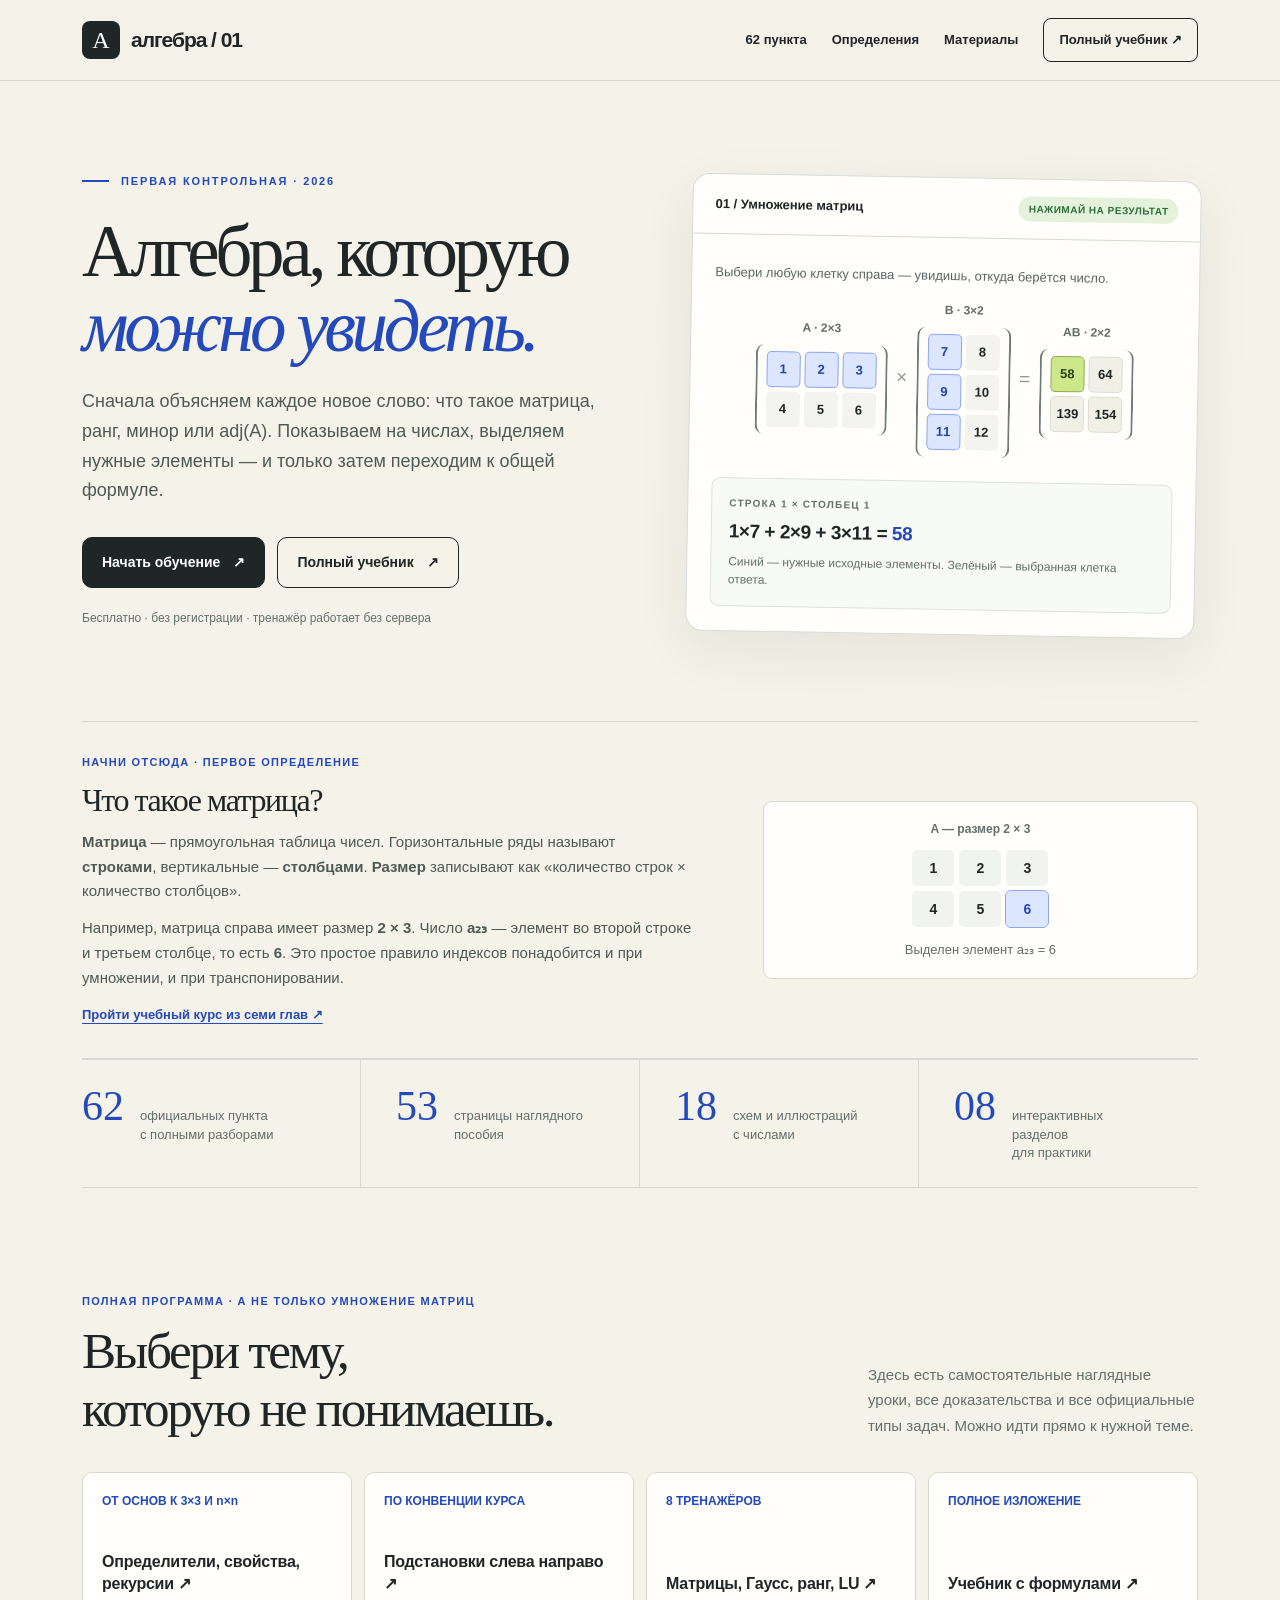
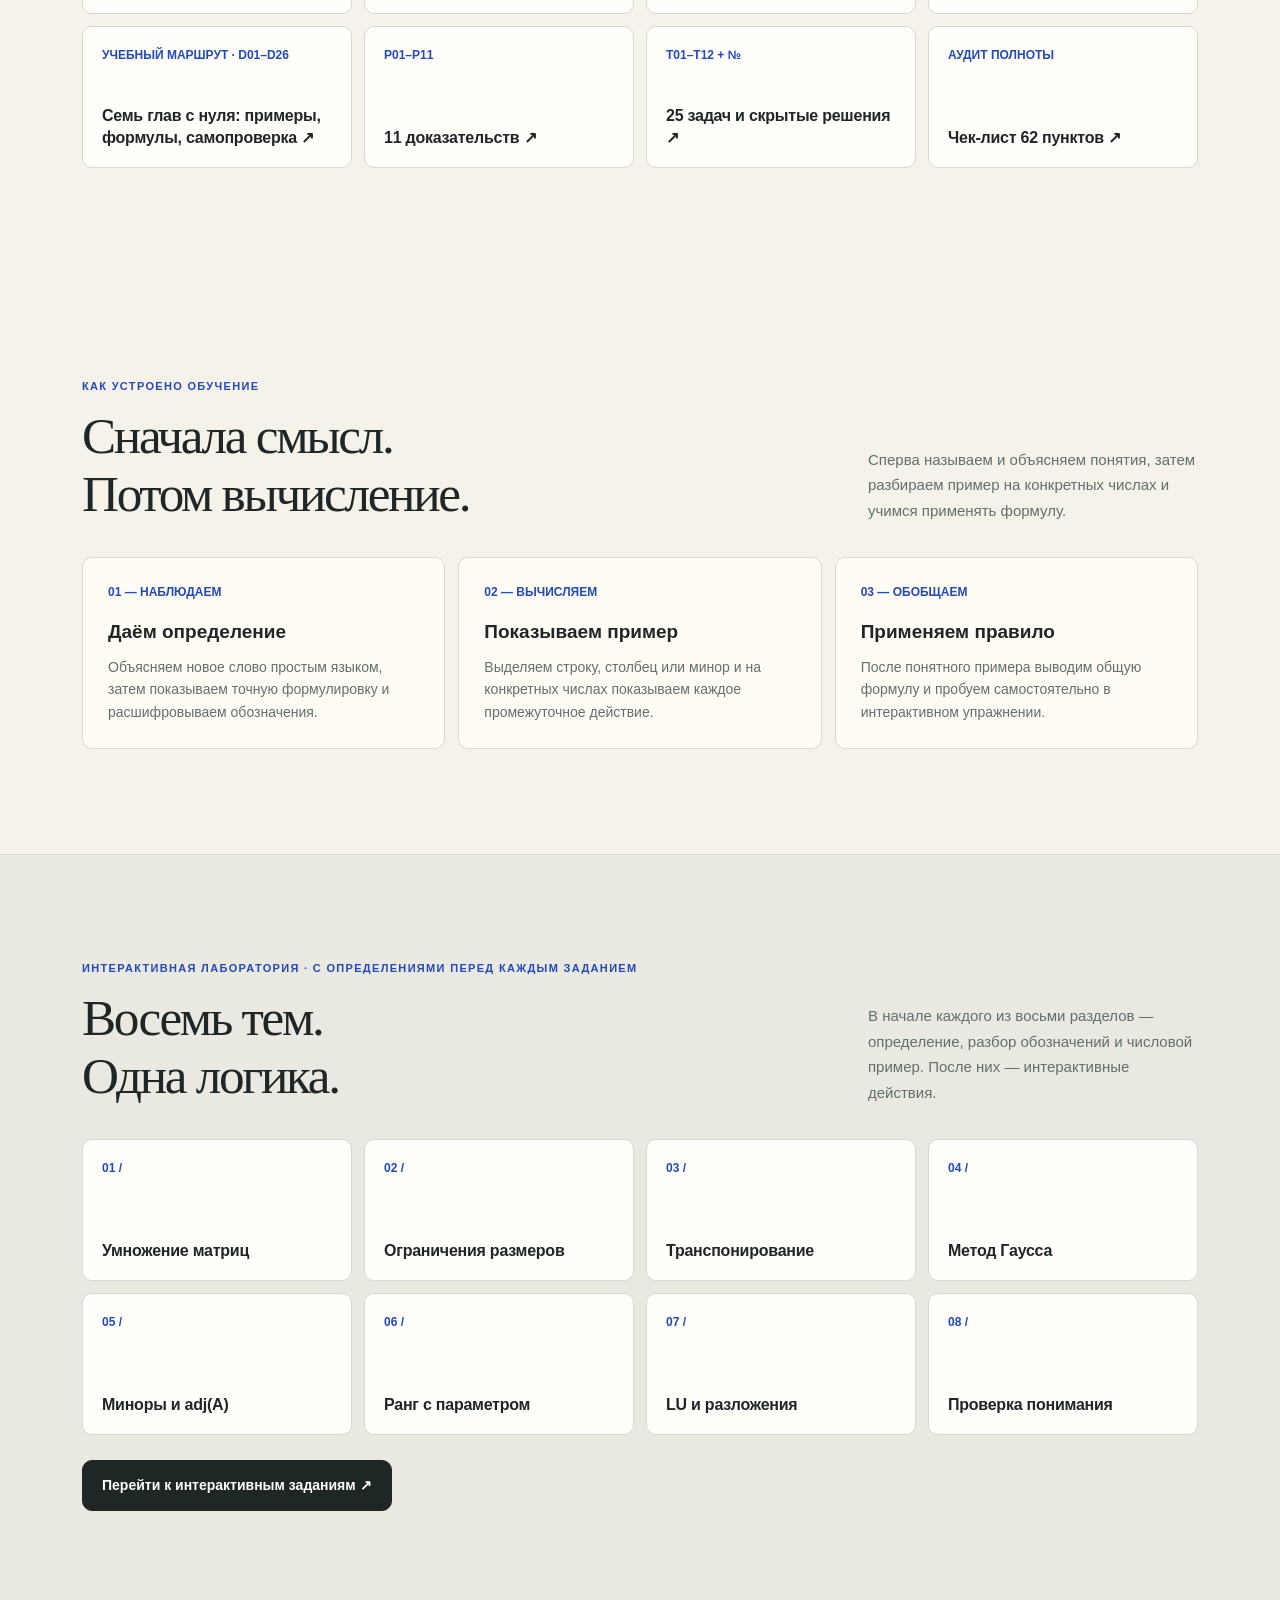
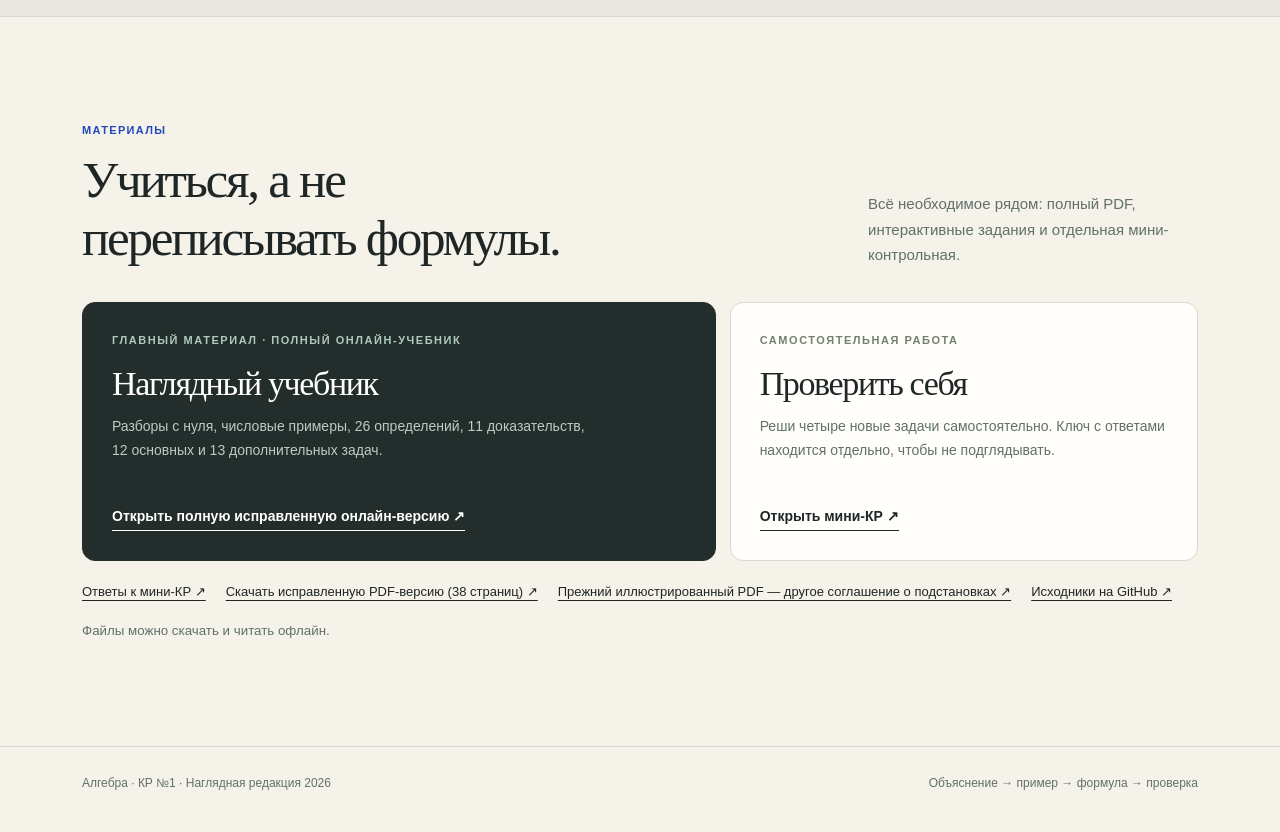
==== commit c1d3127b: "Replace definition card wall with seven guided, interactive lessons" ====
--- a/index.html
+++ b/index.html
@@ -104,7 +104,7 @@
           <h1 id="hero-title">Алгебра, которую <span class="stroke">можно увидеть.</span></h1>
           <p class="hero-desc">Сначала объясняем каждое новое слово: что такое матрица, ранг, минор или adj(A). Показываем на числах, выделяем нужные элементы — и только затем переходим к общей формуле.</p>
           <div class="actions">
-            <a class="button primary" href="./definitions.html">Начать с определений <span aria-hidden="true">↗</span></a>
+            <a class="button primary" href="./definitions.html">Начать обучение <span aria-hidden="true">↗</span></a>
             <a class="button secondary" href="./textbook.html">Полный учебник <span aria-hidden="true">↗</span></a>
           </div>
           <p class="smallprint">Бесплатно · без регистрации · тренажёр работает без сервера</p>
@@ -147,7 +147,7 @@
           <h2 id="what-is-matrix">Что такое матрица?</h2>
           <p><strong>Матрица</strong> — прямоугольная таблица чисел. Горизонтальные ряды называют <strong>строками</strong>, вертикальные — <strong>столбцами</strong>. <strong>Размер</strong> записывают как «количество строк × количество столбцов».</p>
           <p>Например, матрица справа имеет размер <strong>2 × 3</strong>. Число <strong>a₂₃</strong> — элемент во второй строке и третьем столбце, то есть <strong>6</strong>. Это простое правило индексов понадобится и при умножении, и при транспонировании.</p>
-          <a class="starter-link" href="./definitions.html">Открыть понятный словарь всех 26 определений ↗</a>
+          <a class="starter-link" href="./definitions.html">Пройти учебный курс из семи глав ↗</a>
         </div>
         <div class="mini-board">
           <table aria-label="Матрица A, две строки и три столбца"><caption>A — размер 2 × 3</caption><tbody>
@@ -173,7 +173,7 @@
           <a class="topic" href="./permutations.html"><span class="id">ПО КОНВЕНЦИИ КУРСА</span><h3>Подстановки слева направо ↗</h3></a>
           <a class="topic" href="./lab.html"><span class="id">8 ТРЕНАЖЁРОВ</span><h3>Матрицы, Гаусс, ранг, LU ↗</h3></a>
           <a class="topic" href="./textbook.html"><span class="id">ПОЛНОЕ ИЗЛОЖЕНИЕ</span><h3>Учебник с формулами ↗</h3></a>
-          <a class="topic" href="./definitions.html"><span class="id">D01–D26</span><h3>26 определений с примерами ↗</h3></a>
+          <a class="topic" href="./definitions.html"><span class="id">УЧЕБНЫЙ МАРШРУТ · D01–D26</span><h3>Семь глав с нуля: примеры, формулы, самопроверка ↗</h3></a>
           <a class="topic" href="./proofs.html"><span class="id">P01–P11</span><h3>11 доказательств ↗</h3></a>
           <a class="topic" href="./problems.html"><span class="id">T01–T12 + №</span><h3>25 задач и скрытые решения ↗</h3></a>
           <a class="topic" href="./syllabus.html"><span class="id">АУДИТ ПОЛНОТЫ</span><h3>Чек-лист 62 пунктов ↗</h3></a>
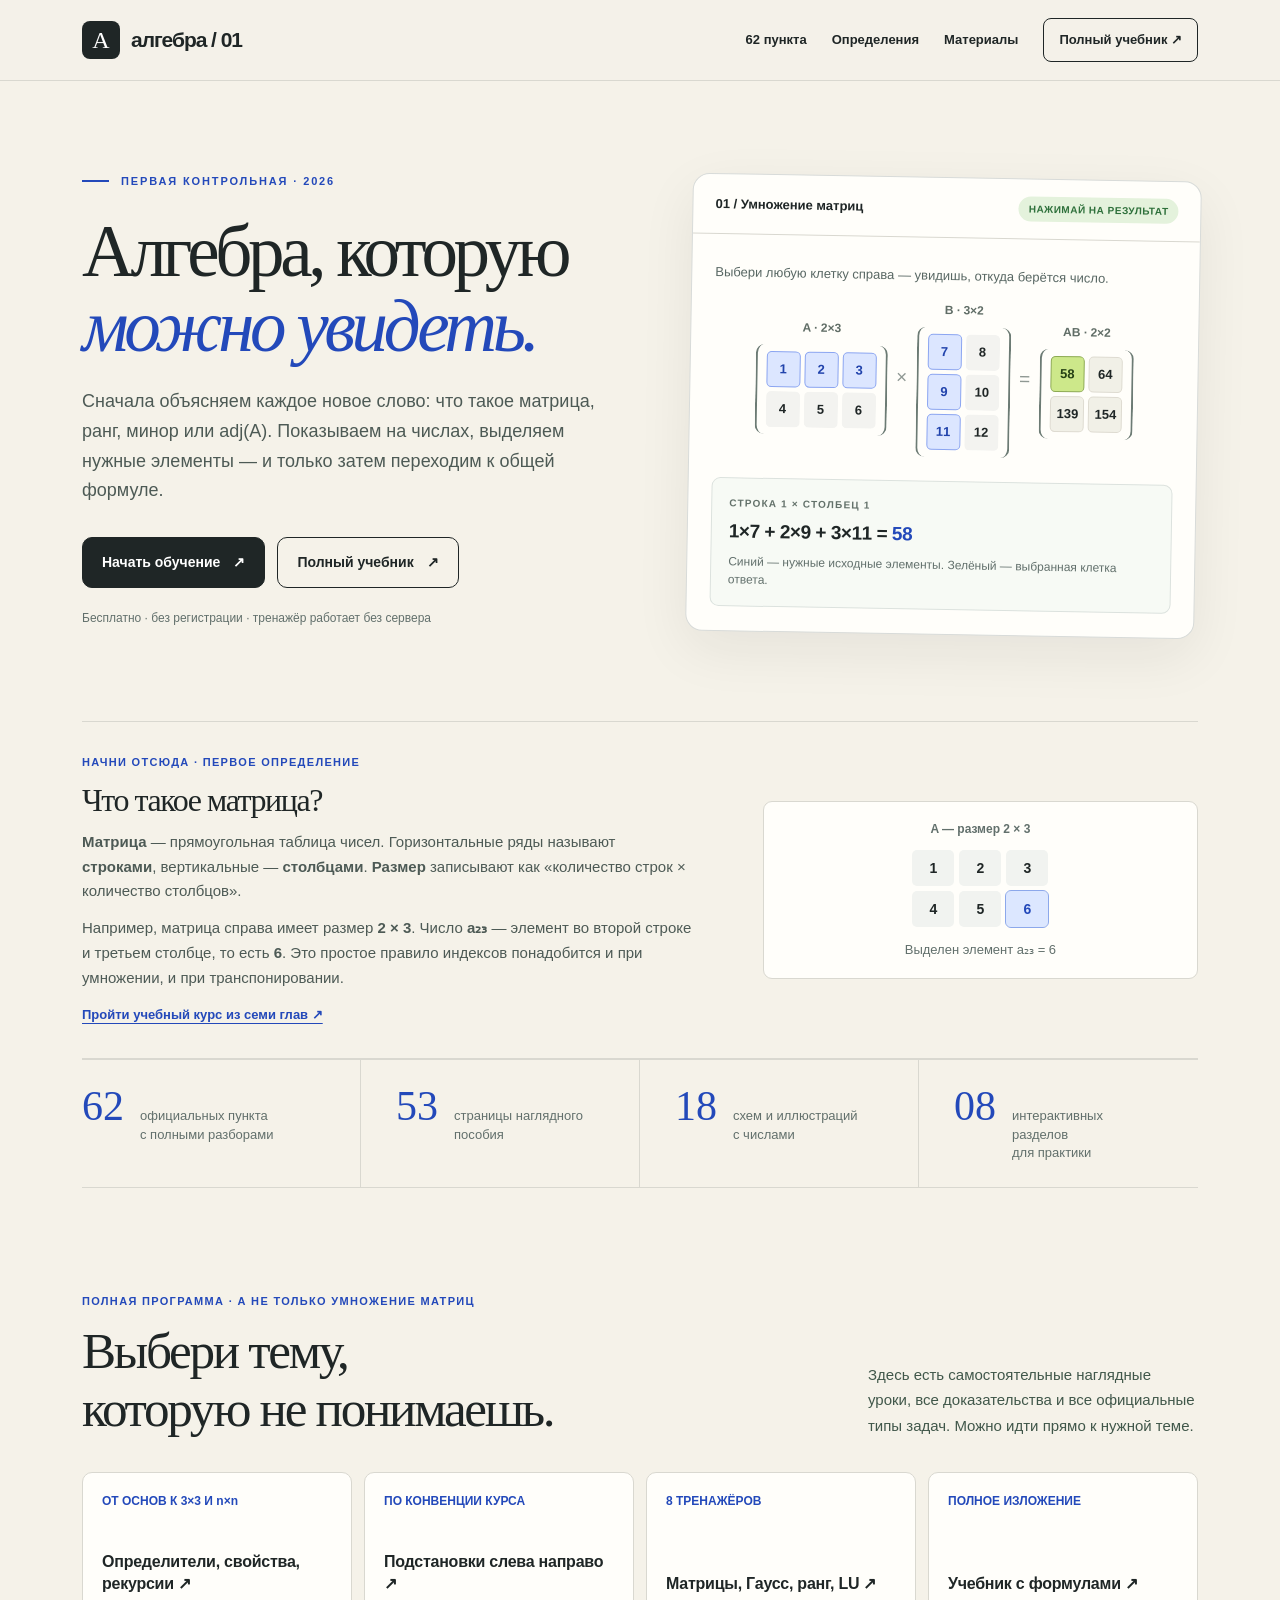
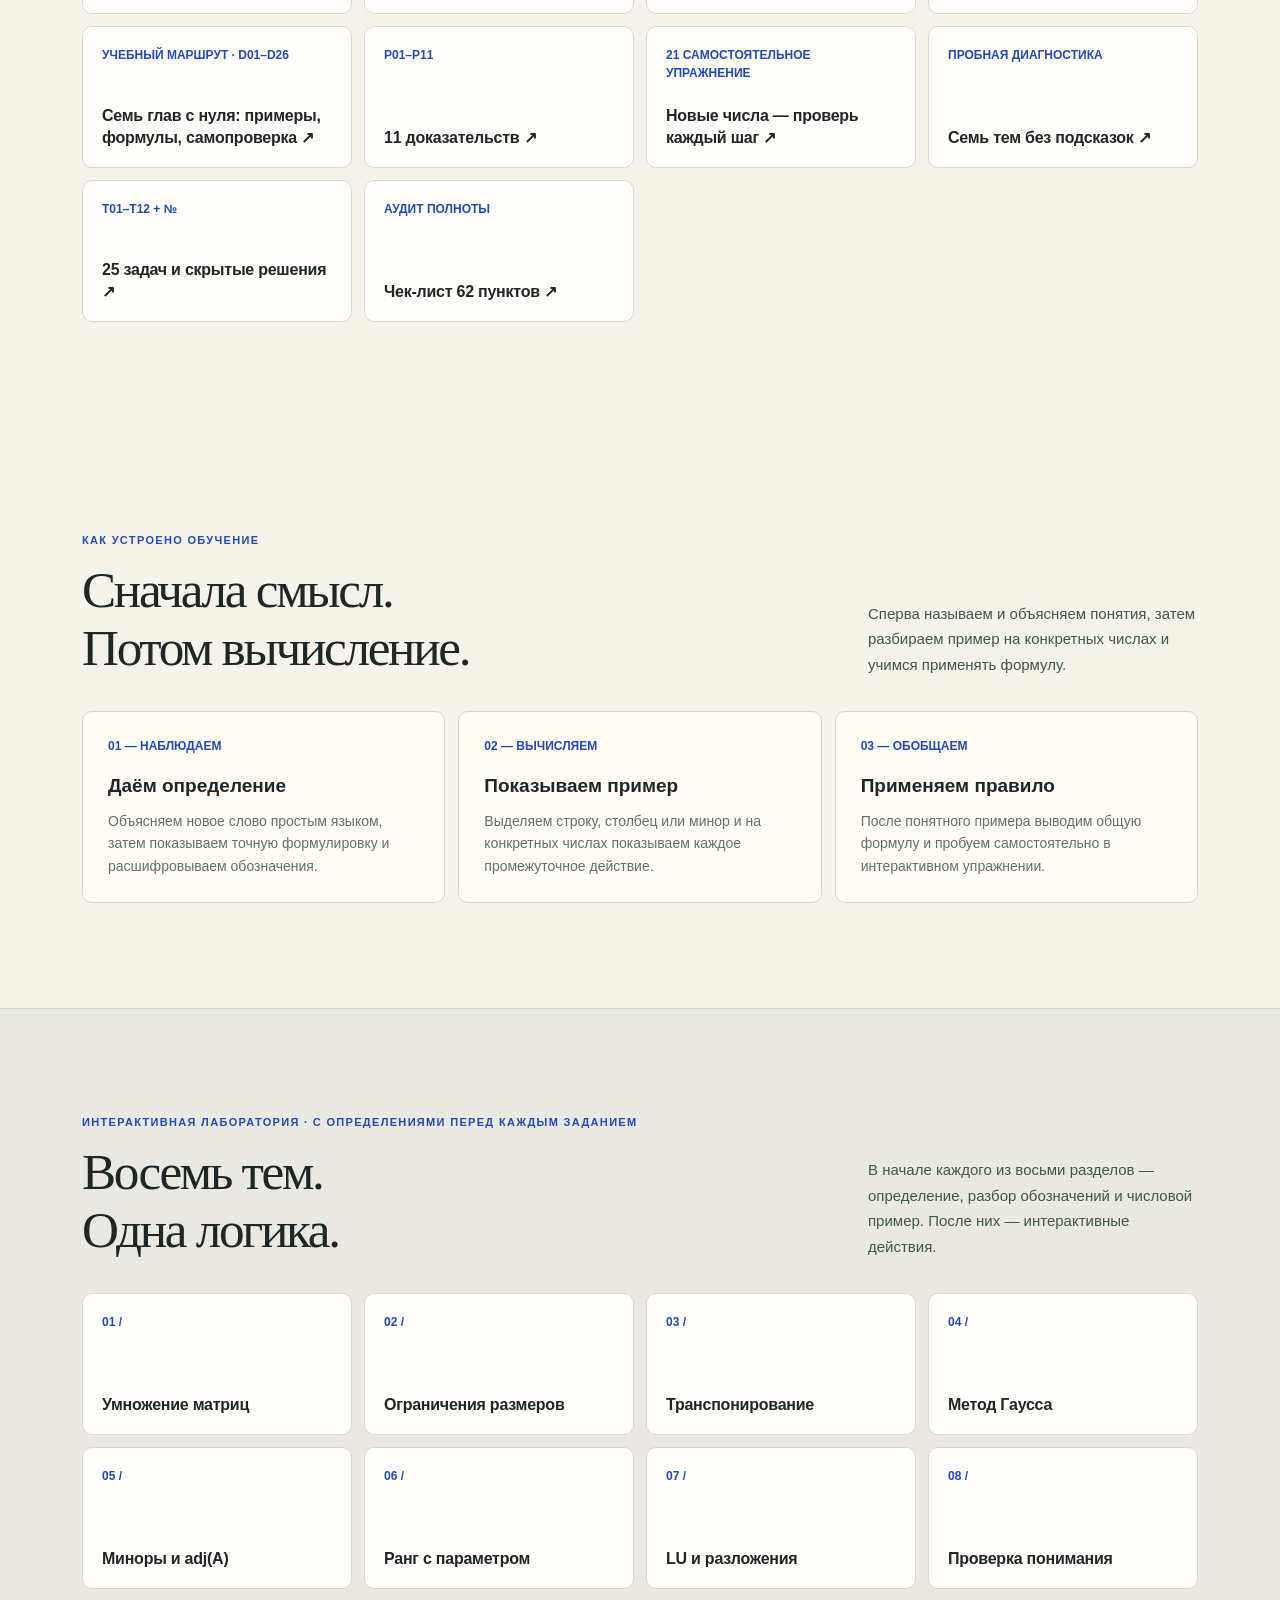
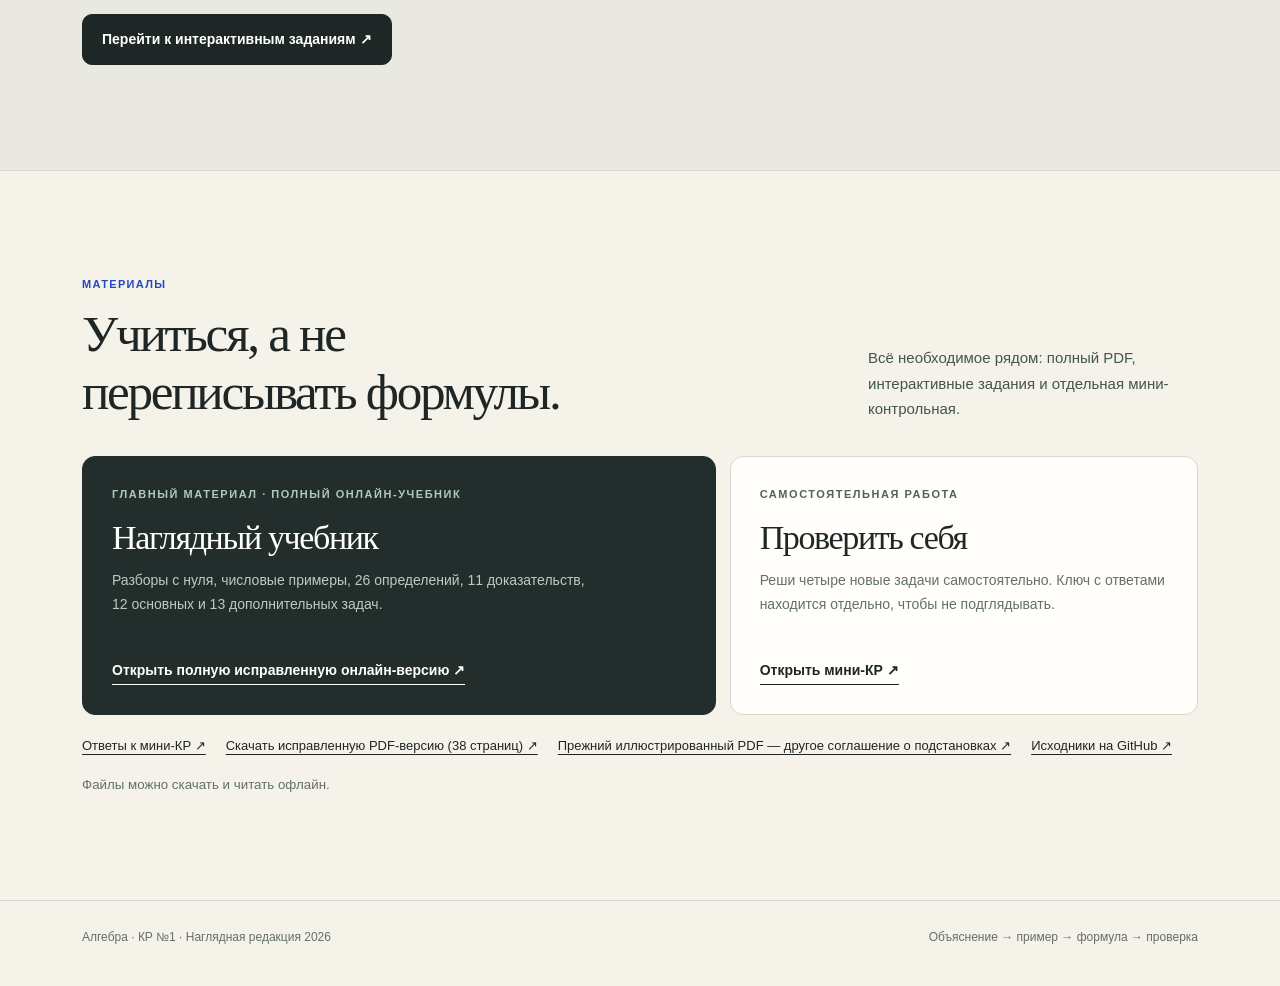
==== commit db4b6958: "Build independently verified algebra practice and proof workshops Unhide 25 conditions, add 24 exact" ====
--- a/index.html
+++ b/index.html
@@ -47,7 +47,7 @@
     .section{padding:105px 0}.section-head{display:flex;align-items:end;justify-content:space-between;gap:35px;margin-bottom:34px}
     .section-tag{font-size:11px;letter-spacing:.12em;text-transform:uppercase;color:var(--blue);font-weight:800;margin-bottom:12px}
     h2{font-family:Georgia,"Times New Roman",serif;font-size:clamp(35px,4vw,54px);letter-spacing:-.045em;font-weight:500;line-height:1.14;margin-bottom:0}
-    .section-head p{max-width:330px;color:var(--muted);font-size:15px;margin:0;line-height:1.7}
+    .section-head p{max-width:330px;color:#40574a;font-size:15px;margin:0;line-height:1.7}
     .steps{display:grid;grid-template-columns:repeat(3,1fr);gap:13px}
     .step{background:#fffcf5;border:1px solid var(--line);border-radius:10px;padding:25px;min-height:185px}
     .step .n{color:var(--blue);font-size:12px;font-weight:900;margin-bottom:17px}.step h3{font-size:19px;margin-bottom:9px}.step p{color:var(--muted);font-size:14px;line-height:1.6;margin:0}
@@ -58,7 +58,7 @@
     .resource-grid{display:grid;grid-template-columns:1.15fr .85fr;gap:14px;margin-top:32px}
     .resource{border:1px solid var(--line);background:var(--white);border-radius:13px;padding:29px;display:flex;flex-direction:column;align-items:start;min-height:259px}
     .resource.dark{background:#232d2b;border-color:#232d2b;color:white}
-    .resource-label{font-size:11px;letter-spacing:.14em;font-weight:800;text-transform:uppercase;color:#74806f}.resource.dark .resource-label{color:#adcaba}
+    .resource-label{font-size:11px;letter-spacing:.14em;font-weight:800;text-transform:uppercase;color:#506452}.resource.dark .resource-label{color:#adcaba}
     .resource h3{font-family:Georgia,serif;font-size:34px;font-weight:500;letter-spacing:-.04em;line-height:1.13;margin:17px 0 12px}
     .resource p{color:var(--muted);font-size:14px;max-width:480px;line-height:1.66}.resource.dark p{color:#b9ccc6}
     .resource a{margin-top:auto;font-weight:800;text-decoration:none;font-size:14px;border-bottom:1px solid currentColor;padding-bottom:3px}
@@ -175,6 +175,8 @@
           <a class="topic" href="./textbook.html"><span class="id">ПОЛНОЕ ИЗЛОЖЕНИЕ</span><h3>Учебник с формулами ↗</h3></a>
           <a class="topic" href="./definitions.html"><span class="id">УЧЕБНЫЙ МАРШРУТ · D01–D26</span><h3>Семь глав с нуля: примеры, формулы, самопроверка ↗</h3></a>
           <a class="topic" href="./proofs.html"><span class="id">P01–P11</span><h3>11 доказательств ↗</h3></a>
+          <a class="topic" href="./practice.html"><span class="id">21 САМОСТОЯТЕЛЬНОЕ УПРАЖНЕНИЕ</span><h3>Новые числа — проверь каждый шаг ↗</h3></a>
+          <a class="topic" href="./exam.html"><span class="id">ПРОБНАЯ ДИАГНОСТИКА</span><h3>Семь тем без подсказок ↗</h3></a>
           <a class="topic" href="./problems.html"><span class="id">T01–T12 + №</span><h3>25 задач и скрытые решения ↗</h3></a>
           <a class="topic" href="./syllabus.html"><span class="id">АУДИТ ПОЛНОТЫ</span><h3>Чек-лист 62 пунктов ↗</h3></a>
         </div>
